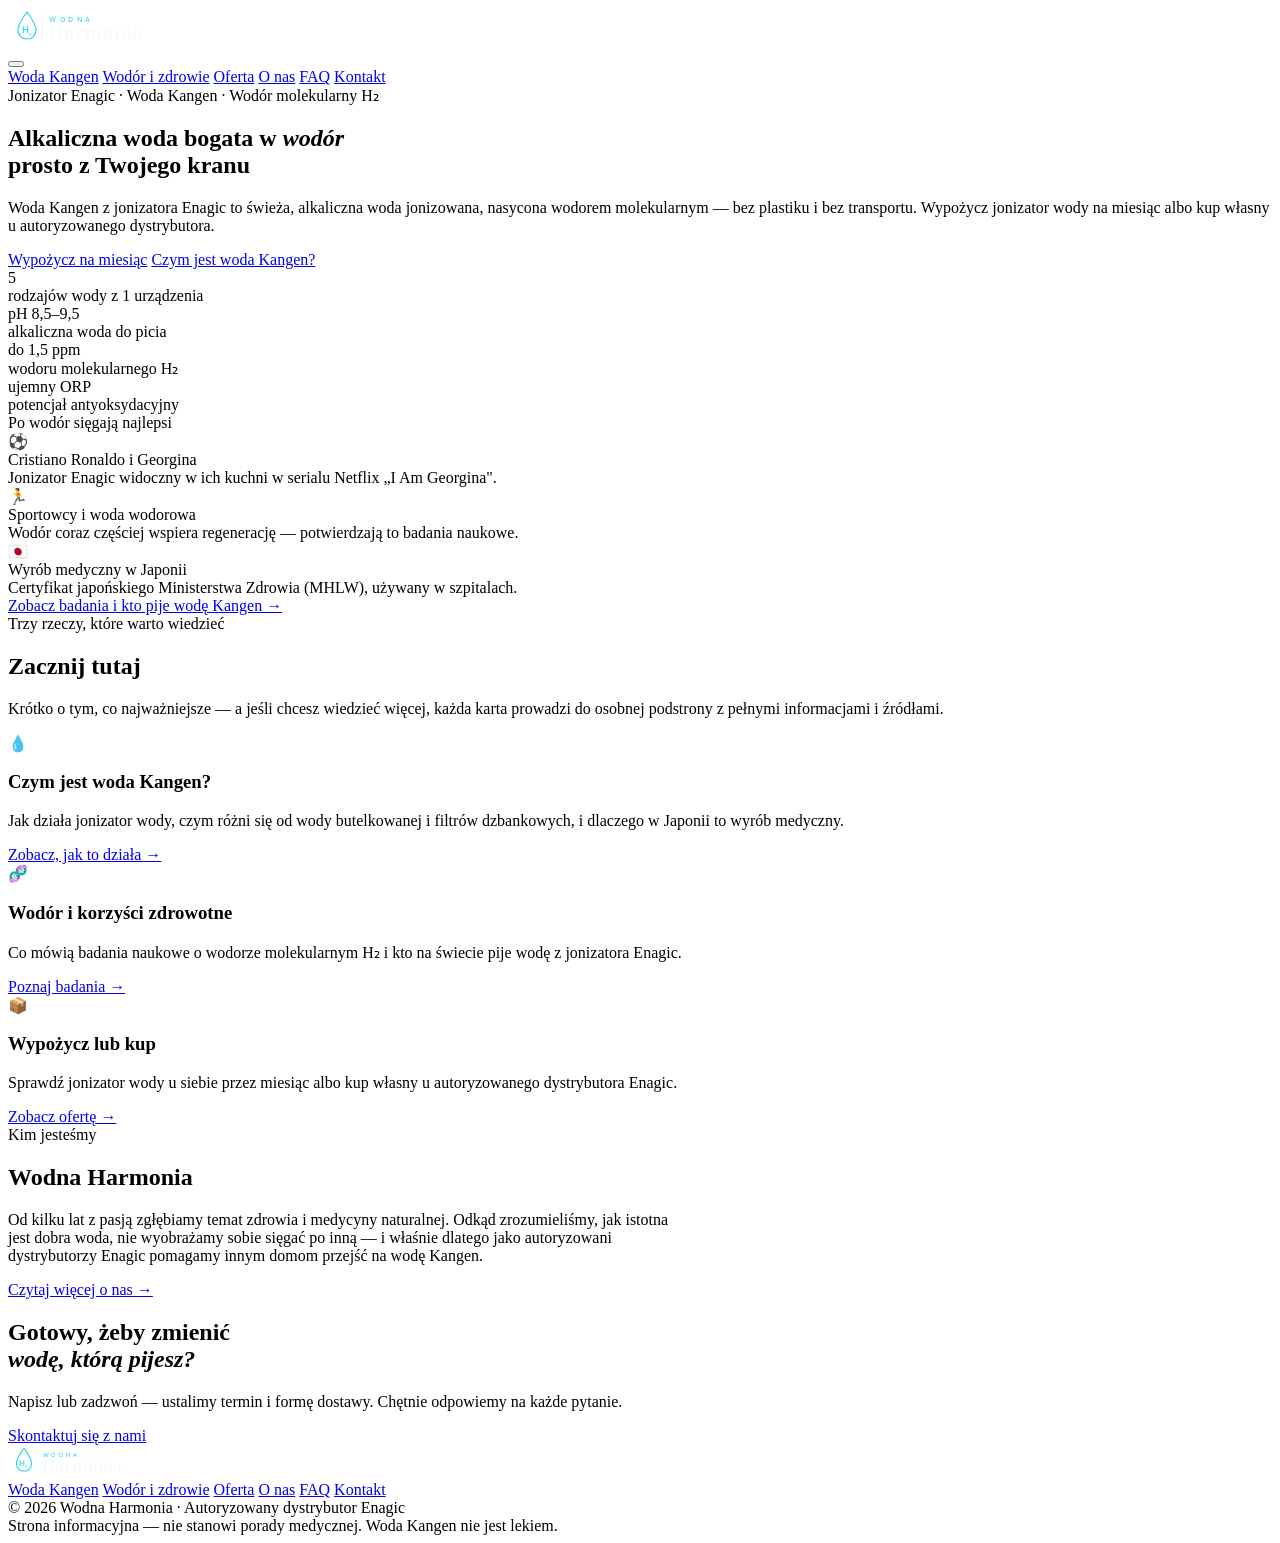
==== index.html @ f861842d "Add files via upload" ====
<!DOCTYPE html>
<html lang="pl">
<head>
<meta charset="UTF-8">
<meta name="viewport" content="width=device-width, initial-scale=1.0">
<title>Woda Kangen i jonizator Enagic — wypożyczenie i sprzedaż | Wodna Harmonia</title>
<meta name="description" content="Woda Kangen z jonizatora Enagic — alkaliczna woda jonizowana bogata w wodór molekularny H₂. Wypożycz jonizator wody na miesiąc lub kup własny u autoryzowanego dystrybutora w Polsce.">
<meta name="keywords" content="woda kangen, jonizator wody, jonizator Enagic, woda wodorowa, wodór molekularny, woda alkaliczna, woda jonizowana, wynajem jonizatora wody, wypożyczalnia jonizatora, kangen k8">
<meta property="og:title" content="Woda Kangen i jonizator Enagic — Wodna Harmonia">
<meta property="og:description" content="Alkaliczna woda jonizowana bogata w wodór molekularny prosto z kranu. Wypożycz na miesiąc lub kup własny jonizator Enagic.">
<meta property="og:type" content="website">
<meta property="og:locale" content="pl_PL">
<link rel="canonical" href="https://wodnaharmonia.pl/">
<link rel="icon" type="image/svg+xml" href="data:image/svg+xml,<svg xmlns='http://www.w3.org/2000/svg' viewBox='0 0 32 32'><rect width='32' height='32' rx='6' fill='%230a1628'/><path d='M16 4 C16 4 8 14 8 19 C8 23.4 11.6 27 16 27 C20.4 27 24 23.4 24 19 C24 14 16 4 16 4Z' fill='none' stroke='%2322d3ee' stroke-width='1.5'/><text x='11' y='21' font-size='9' font-weight='500' fill='%2322d3ee' font-family='Inter,sans-serif'>H</text><text x='18' y='22' font-size='6' fill='%2322d3ee' font-family='Inter,sans-serif'>₂</text></svg>">
<link rel="preconnect" href="https://fonts.googleapis.com">
<link rel="preconnect" href="https://fonts.gstatic.com" crossorigin>
<link href="https://fonts.googleapis.com/css2?family=Playfair+Display:wght@700;900&family=Inter:wght@300;400;500;600&display=swap" rel="stylesheet">
<link rel="stylesheet" href="assets/styles.css">
<script type="application/ld+json">
{
  "@context": "https://schema.org",
  "@type": "Organization",
  "name": "Wodna Harmonia",
  "description": "Autoryzowany dystrybutor Enagic w Polsce. Wypożyczenie i sprzedaż jonizatorów wody Kangen produkujących alkaliczną wodę bogatą w wodór molekularny.",
  "url": "https://wodnaharmonia.pl/",
  "areaServed": "PL",
  "knowsAbout": ["woda Kangen", "jonizator wody Enagic", "woda wodorowa", "wodór molekularny", "woda alkaliczna"]
}
</script>
</head>
<body>

<div class="bg-base"></div>
<div class="bubble-field" id="bubbles" aria-hidden="true"></div>

<nav>
  <div class="nav-logo">
    <a href="index.html" aria-label="Wodna Harmonia — strona główna">
      <svg height="38" viewBox="0 0 160 38" fill="none" xmlns="http://www.w3.org/2000/svg">
        <path d="M19 4 C19 4 10 16 10 22 C10 27.5 14 31 19 31 C24 31 28 27.5 28 22 C28 16 19 4 19 4Z" fill="none" stroke="#22d3ee" stroke-width="1.2"/>
        <text x="13.5" y="24.5" font-size="9.5" font-weight="500" fill="#22d3ee" font-family="Inter,sans-serif">H</text>
        <text x="20.5" y="25.5" font-size="6" font-weight="400" fill="#22d3ee" font-family="Inter,sans-serif">₂</text>
        <line x1="34" y1="4" x2="34" y2="34" stroke="#22d3ee" stroke-width="0.4" stroke-opacity="0.3"/>
        <text x="41" y="14" font-size="7" font-weight="400" fill="#22d3ee" font-family="Inter,sans-serif" letter-spacing="3.5">WODNA</text>
        <text x="40" y="32" font-size="20" font-weight="700" fill="#f8fafc" font-family="Playfair Display,Georgia,serif" letter-spacing="0.3">Harmonia</text>
      </svg>
    </a>
  </div>
  <button class="nav-toggle" id="navToggle" aria-label="Otwórz menu" aria-expanded="false">
    <span></span><span></span><span></span>
  </button>
  <div class="nav-links" id="navLinks">
    <a href="woda-kangen.html">Woda Kangen</a>
    <a href="wodor-i-zdrowie.html">Wodór i zdrowie</a>
    <a href="oferta.html">Oferta</a>
    <a href="o-nas.html">O nas</a>
    <a href="faq.html">FAQ</a>
    <a href="kontakt.html" class="nav-cta">Kontakt</a>
  </div>
</nav>

<section class="hero">
  <div class="hero-content">
    <div class="hero-eyebrow">Jonizator Enagic · Woda Kangen · Wodór molekularny H₂</div>
    <h1>Alkaliczna woda bogata w&nbsp;<em>wodór</em><br>prosto z Twojego kranu</h1>
    <p class="hero-sub">
      Woda Kangen z jonizatora Enagic to świeża, alkaliczna woda jonizowana, nasycona wodorem molekularnym — bez plastiku i bez transportu.
      Wypożycz jonizator wody na miesiąc albo kup własny u autoryzowanego dystrybutora.
    </p>
    <div class="hero-actions">
      <a href="oferta.html" class="btn-primary">Wypożycz na miesiąc</a>
      <a href="woda-kangen.html" class="btn-ghost">Czym jest woda Kangen?</a>
    </div>
    <div class="hero-stats">
      <div class="stat"><span class="stat-num">5</span><div class="stat-label">rodzajów wody z 1 urządzenia</div></div>
      <div class="stat"><span class="stat-num">pH 8,5–9,5</span><div class="stat-label">alkaliczna woda do picia</div></div>
      <div class="stat"><span class="stat-num">do 1,5 ppm</span><div class="stat-label">wodoru molekularnego H₂</div></div>
      <div class="stat"><span class="stat-num">ujemny ORP</span><div class="stat-label">potencjał antyoksydacyjny</div></div>
    </div>
  </div>
</section>

<!-- SOCIAL PROOF — tuż pod hero -->
<section class="proof-strip">
  <div class="proof-inner">
    <div class="section-eyebrow">Po wodór sięgają najlepsi</div>
    <div class="proof-grid">
      <div class="proof-item">
        <div class="proof-emoji">⚽</div>
        <div>
          <div class="t">Cristiano Ronaldo i Georgina</div>
          <div class="d">Jonizator Enagic widoczny w ich kuchni w serialu Netflix „I Am Georgina".</div>
        </div>
      </div>
      <div class="proof-item">
        <div class="proof-emoji">🏃</div>
        <div>
          <div class="t">Sportowcy i woda wodorowa</div>
          <div class="d">Wodór coraz częściej wspiera regenerację — potwierdzają to badania naukowe.</div>
        </div>
      </div>
      <div class="proof-item">
        <div class="proof-emoji">🇯🇵</div>
        <div>
          <div class="t">Wyrób medyczny w Japonii</div>
          <div class="d">Certyfikat japońskiego Ministerstwa Zdrowia (MHLW), używany w szpitalach.</div>
        </div>
      </div>
    </div>
    <a href="wodor-i-zdrowie.html#znani" class="proof-link">Zobacz badania i kto pije wodę Kangen →</a>
  </div>
</section>

<section class="divider-top">
  <div class="container">
    <div class="section-eyebrow">Trzy rzeczy, które warto wiedzieć</div>
    <h2 class="section-title">Zacznij tutaj</h2>
    <p class="section-lead">Krótko o tym, co najważniejsze — a jeśli chcesz wiedzieć więcej, każda karta prowadzi do osobnej podstrony z pełnymi informacjami i źródłami.</p>

    <div class="teaser-grid">
      <div class="teaser-card">
        <div class="teaser-icon">💧</div>
        <h3>Czym jest woda Kangen?</h3>
        <p>Jak działa jonizator wody, czym różni się od wody butelkowanej i filtrów dzbankowych, i dlaczego w Japonii to wyrób medyczny.</p>
        <a href="woda-kangen.html" class="teaser-link">Zobacz, jak to działa →</a>
      </div>
      <div class="teaser-card">
        <div class="teaser-icon">🧬</div>
        <h3>Wodór i korzyści zdrowotne</h3>
        <p>Co mówią badania naukowe o wodorze molekularnym H₂ i kto na świecie pije wodę z jonizatora Enagic.</p>
        <a href="wodor-i-zdrowie.html" class="teaser-link">Poznaj badania →</a>
      </div>
      <div class="teaser-card">
        <div class="teaser-icon">📦</div>
        <h3>Wypożycz lub kup</h3>
        <p>Sprawdź jonizator wody u siebie przez miesiąc albo kup własny u autoryzowanego dystrybutora Enagic.</p>
        <a href="oferta.html" class="teaser-link">Zobacz ofertę →</a>
      </div>
    </div>
  </div>
</section>

<section class="divider-top">
  <div class="container">
    <div class="about-wrap" style="max-width:680px;">
      <div class="section-eyebrow">Kim jesteśmy</div>
      <h2 class="section-title">Wodna Harmonia</h2>
      <p>Od kilku lat z pasją zgłębiamy temat zdrowia i medycyny naturalnej. Odkąd zrozumieliśmy, jak istotna jest dobra woda, nie wyobrażamy sobie sięgać po inną — i właśnie dlatego jako autoryzowani dystrybutorzy Enagic pomagamy innym domom przejść na wodę Kangen.</p>
      <a href="o-nas.html" class="teaser-link">Czytaj więcej o nas →</a>
    </div>
  </div>
</section>

<section id="kontakt" class="cta-final divider-top">
  <div class="container">
    <h2>Gotowy, żeby zmienić<br><em style="color:var(--electric);">wodę, którą pijesz?</em></h2>
    <p>Napisz lub zadzwoń — ustalimy termin i formę dostawy. Chętnie odpowiemy na każde pytanie.</p>
    <a href="kontakt.html" class="btn-primary">Skontaktuj się z nami</a>
  </div>
</section>

<footer>
  <div class="footer-grid">
    <div class="nav-logo">
      <svg height="32" viewBox="0 0 160 38" fill="none" xmlns="http://www.w3.org/2000/svg">
        <path d="M19 4 C19 4 10 16 10 22 C10 27.5 14 31 19 31 C24 31 28 27.5 28 22 C28 16 19 4 19 4Z" fill="none" stroke="#22d3ee" stroke-width="1.2"/>
        <text x="13.5" y="24.5" font-size="9.5" font-weight="500" fill="#22d3ee" font-family="Inter,sans-serif">H</text>
        <text x="20.5" y="25.5" font-size="6" font-weight="400" fill="#22d3ee" font-family="Inter,sans-serif">₂</text>
        <line x1="34" y1="4" x2="34" y2="34" stroke="#22d3ee" stroke-width="0.4" stroke-opacity="0.3"/>
        <text x="41" y="14" font-size="7" font-weight="400" fill="#22d3ee" font-family="Inter,sans-serif" letter-spacing="3.5">WODNA</text>
        <text x="40" y="32" font-size="20" font-weight="700" fill="#f8fafc" font-family="Playfair Display,Georgia,serif" letter-spacing="0.3">Harmonia</text>
      </svg>
    </div>
    <div class="footer-links">
      <a href="woda-kangen.html">Woda Kangen</a>
      <a href="wodor-i-zdrowie.html">Wodór i zdrowie</a>
      <a href="oferta.html">Oferta</a>
      <a href="o-nas.html">O nas</a>
      <a href="faq.html">FAQ</a>
      <a href="kontakt.html">Kontakt</a>
    </div>
  </div>
  <div class="footer-bottom">
    <div>© 2026 Wodna Harmonia · Autoryzowany dystrybutor Enagic</div>
    <div>Strona informacyjna — nie stanowi porady medycznej. Woda Kangen nie jest lekiem.</div>
  </div>
</footer>

<script src="assets/script.js" defer></script>
</body>
</html>
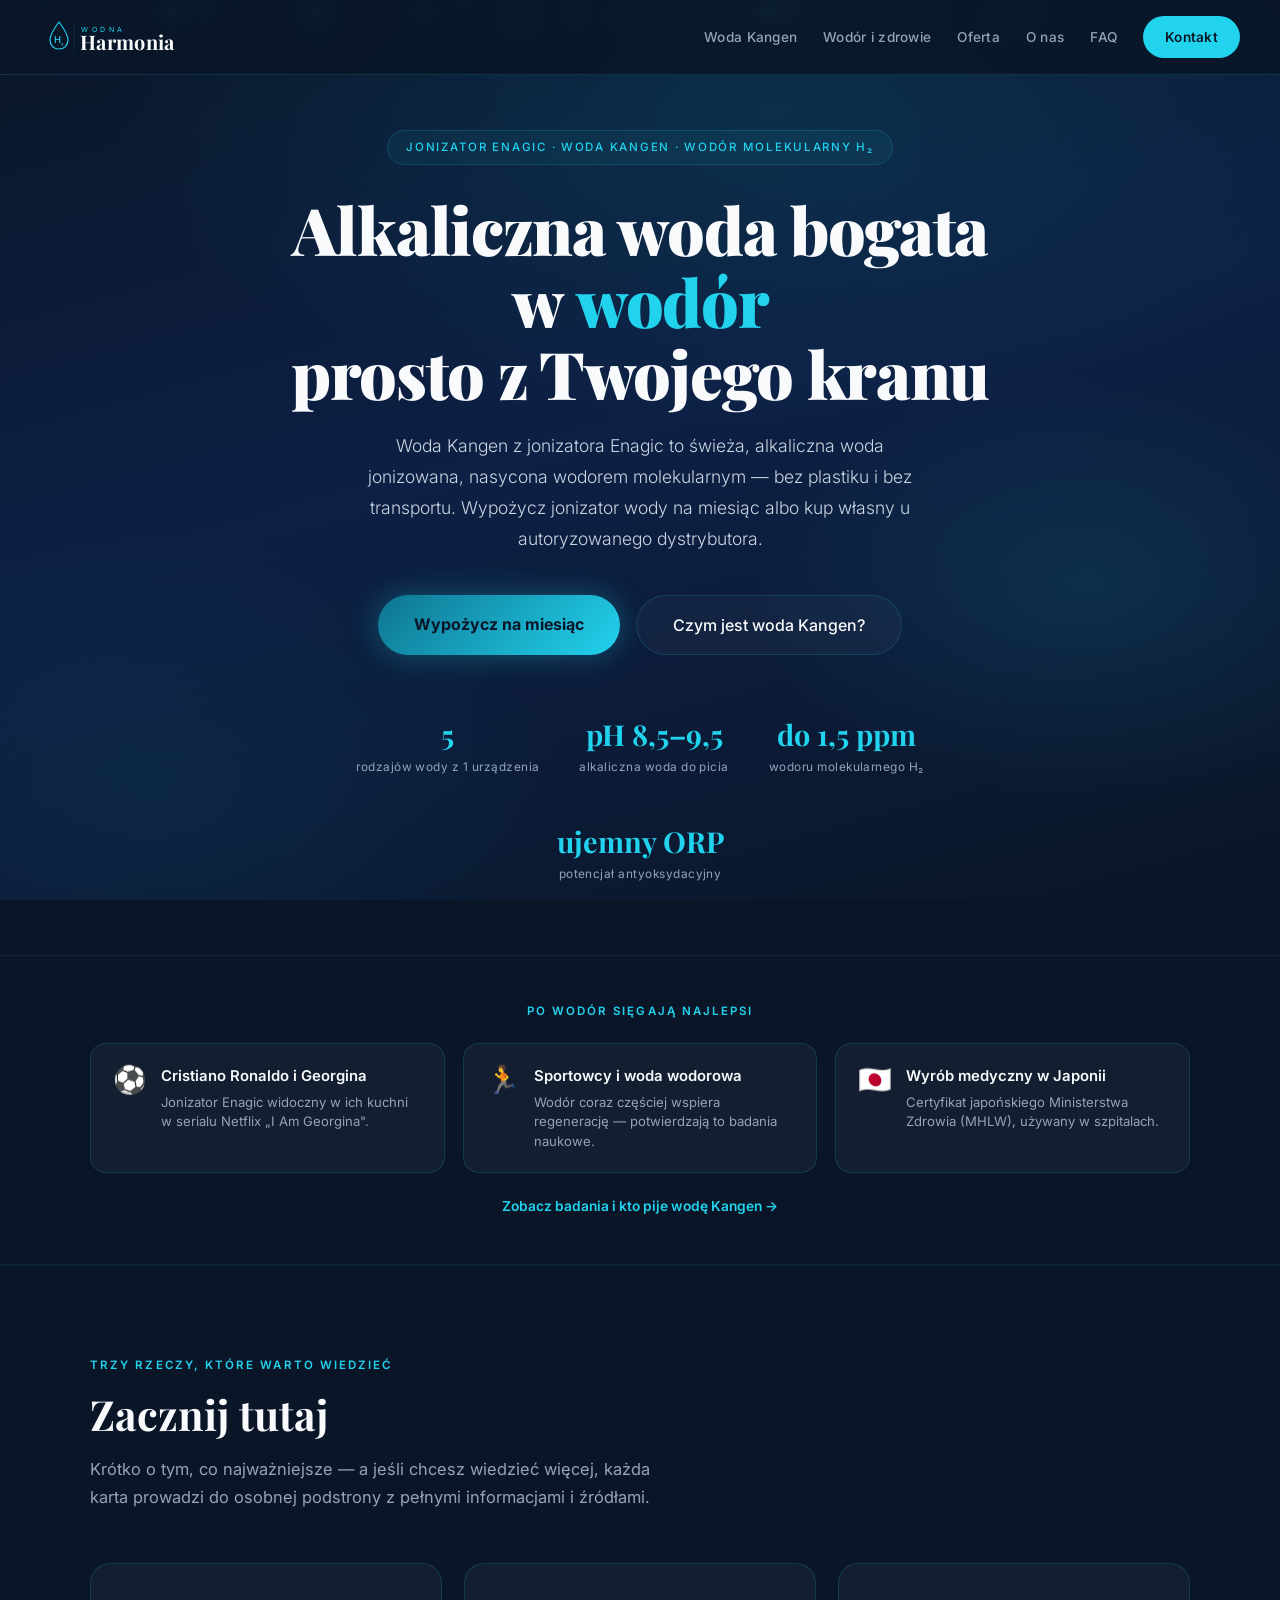
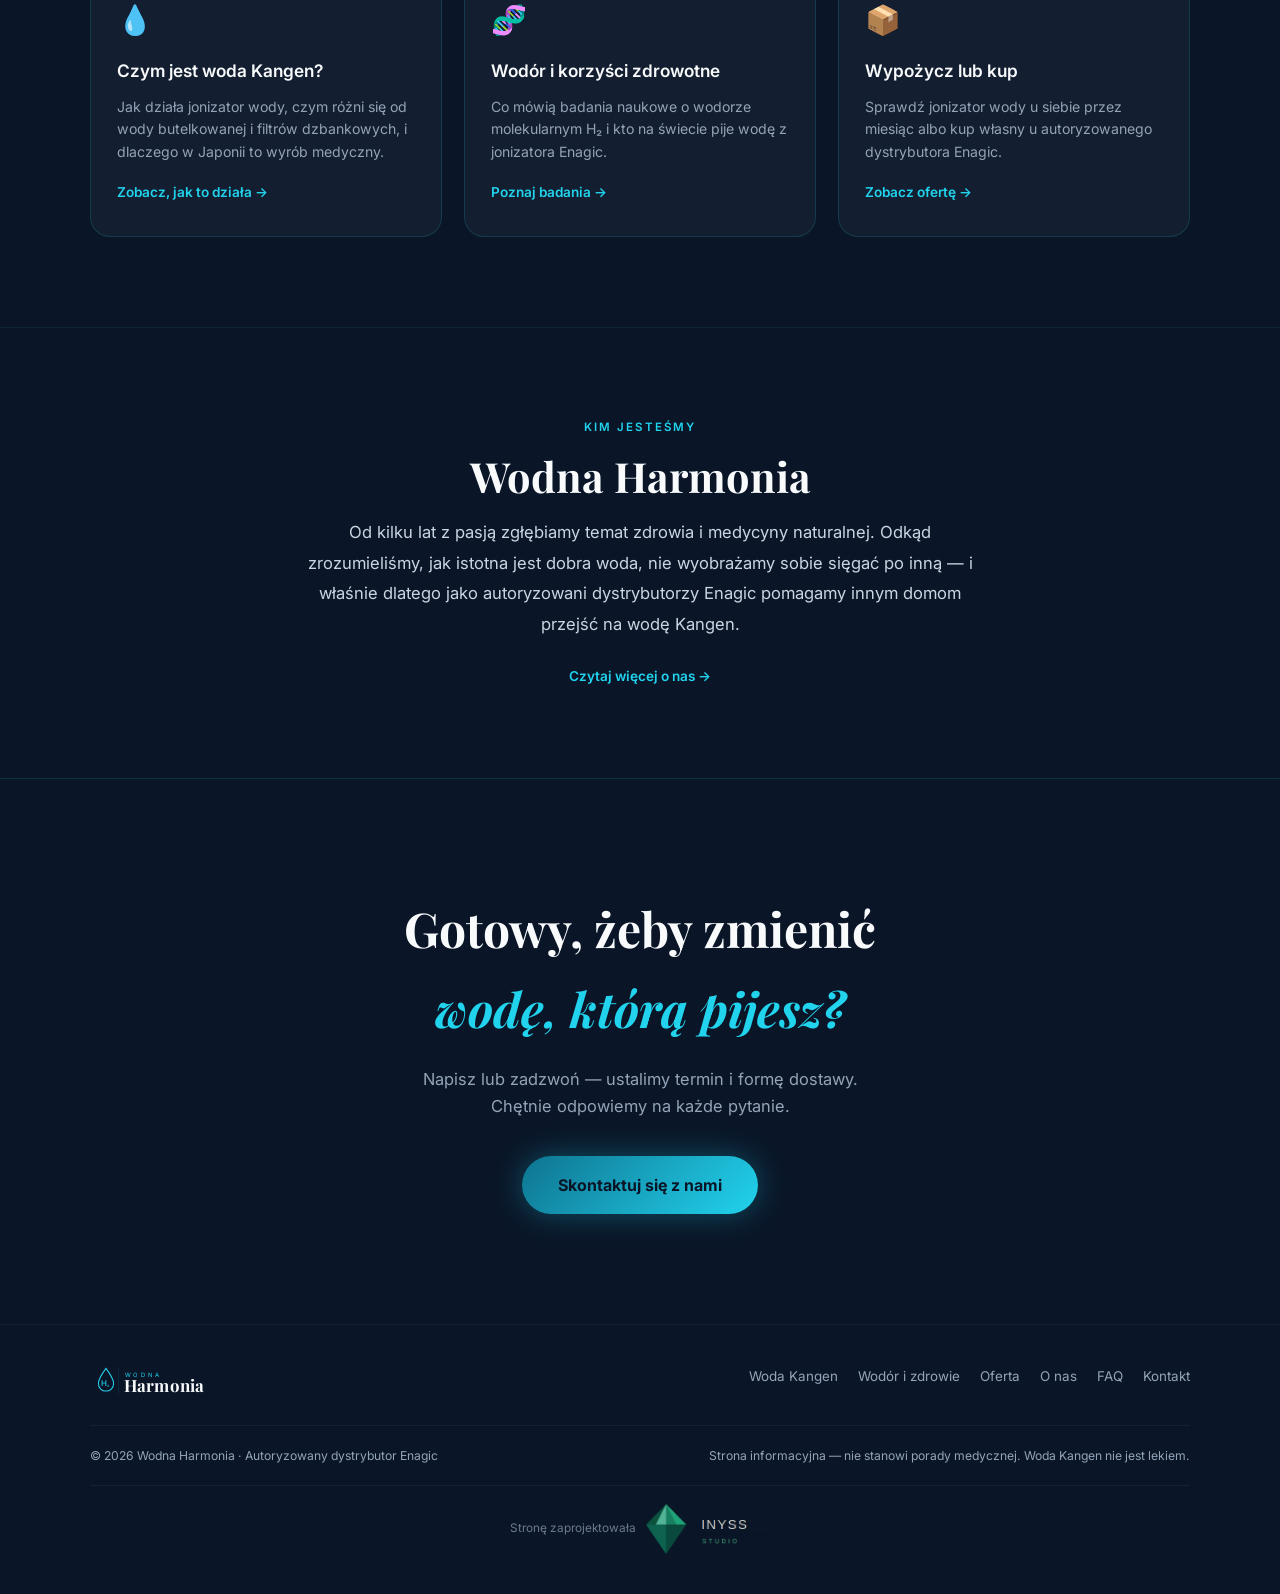
==== commit d2b64394: "Add files via upload" ====
--- a/index.html
+++ b/index.html
@@ -184,6 +184,12 @@
     <div>© 2026 Wodna Harmonia · Autoryzowany dystrybutor Enagic</div>
     <div>Strona informacyjna — nie stanowi porady medycznej. Woda Kangen nie jest lekiem.</div>
   </div>
+  <div class="footer-credit">
+    <span>Stronę zaprojektowała</span>
+    <a href="https://inyss-studio.pl" target="_blank" rel="noopener">
+      <img src="[data-uri]" alt="Inyss Studio">
+    </a>
+  </div>
 </footer>
 
 <script src="assets/script.js" defer></script>
--- a/assets/styles.css
+++ b/assets/styles.css
@@ -0,0 +1,397 @@
+/* ============================================================
+   WODNA HARMONIA — wspólne style dla wszystkich podstron
+   Edytuj ten jeden plik, żeby zmienić wygląd całej witryny.
+   ============================================================ */
+
+:root {
+  --ink: #0a1628;
+  --deep: #0d2045;
+  --mid: #1a3a6b;
+  --teal: #0e7490;
+  --electric: #22d3ee;
+  --glow: #67e8f9;
+  --white: #f8fafc;
+  --muted: #94a3b8;
+  --card: rgba(255,255,255,0.04);
+  --border: rgba(34,211,238,0.15);
+}
+
+*, *::before, *::after { box-sizing: border-box; margin: 0; padding: 0; }
+html { scroll-behavior: smooth; }
+
+body {
+  font-family: 'Inter', sans-serif;
+  background: var(--ink);
+  color: var(--white);
+  overflow-x: hidden;
+  line-height: 1.65;
+}
+
+/* ── TŁO + BĄBELKI H₂ — widoczne na całej stronie, na każdej podstronie ── */
+.bg-base {
+  position: fixed; inset: 0; z-index: -2;
+  background:
+    radial-gradient(ellipse 80% 55% at 60% 12%, rgba(14,116,144,0.22) 0%, transparent 65%),
+    radial-gradient(ellipse 45% 40% at 85% 65%, rgba(34,211,238,0.10) 0%, transparent 60%),
+    radial-gradient(ellipse 50% 45% at 12% 88%, rgba(14,116,144,0.12) 0%, transparent 65%),
+    linear-gradient(165deg, #0a1628 0%, #0d2045 48%, #0a1628 100%);
+}
+.bubble-field { position: fixed; inset: 0; z-index: -1; overflow: hidden; pointer-events: none; }
+.bubble {
+  position: absolute; border-radius: 50%;
+  border: 1px solid rgba(34,211,238,0.28);
+  animation: rise linear infinite;
+}
+.bubble::after {
+  content: ''; position: absolute; inset: 3px; border-radius: 50%;
+  background: radial-gradient(circle at 30% 30%, rgba(103,232,249,0.35), transparent 70%);
+}
+@keyframes rise {
+  0%   { transform: translateY(110vh) scale(1);   opacity: 0; }
+  8%   { opacity: 0.9; }
+  92%  { opacity: 0.5; }
+  100% { transform: translateY(-12vh) scale(0.55); opacity: 0; }
+}
+nav, section, footer, main { position: relative; z-index: 1; }
+section { background: transparent; }
+
+/* ── NAWIGACJA (wspólna na wszystkich podstronach) ── */
+nav {
+  position: fixed; top: 0; width: 100%; z-index: 100;
+  padding: 16px 40px;
+  display: flex; justify-content: space-between; align-items: center;
+  background: rgba(10,22,40,0.88);
+  backdrop-filter: blur(12px);
+  border-bottom: 1px solid var(--border);
+}
+.nav-logo { display: flex; align-items: center; }
+.nav-logo a { display: flex; }
+.nav-logo svg { display: block; }
+.nav-toggle {
+  display: none; flex-direction: column; justify-content: center; gap: 5px;
+  width: 34px; height: 34px; background: none; border: none; cursor: pointer; padding: 0;
+}
+.nav-toggle span { display: block; width: 100%; height: 2px; background: var(--white); border-radius: 2px; }
+.nav-links { display: flex; gap: 26px; align-items: center; }
+.nav-links a {
+  color: var(--muted); text-decoration: none;
+  font-size: 0.85rem; font-weight: 500; letter-spacing: 0.02em;
+  transition: color 0.2s;
+}
+.nav-links a:hover { color: var(--electric); }
+.nav-links a.active { color: var(--electric); }
+.nav-cta {
+  background: var(--electric) !important; color: var(--ink) !important;
+  padding: 10px 22px; border-radius: 50px;
+  font-weight: 600 !important; letter-spacing: 0.02em;
+  transition: all 0.2s;
+}
+.nav-cta:hover { background: var(--glow) !important; transform: translateY(-1px); }
+
+@media (max-width: 880px) {
+  .nav-toggle { display: flex; }
+  .nav-links {
+    position: fixed; top: 66px; left: 0; right: 0;
+    background: rgba(10,22,40,0.97); backdrop-filter: blur(12px);
+    flex-direction: column; align-items: stretch; gap: 0;
+    border-bottom: 1px solid var(--border);
+    max-height: 0; overflow: hidden; transition: max-height 0.3s ease;
+  }
+  .nav-links.open { max-height: 420px; }
+  .nav-links a:not(.nav-cta) { padding: 16px 24px; border-bottom: 1px solid rgba(255,255,255,0.06); }
+  .nav-links a.nav-cta { margin: 14px 24px; text-align: center; border-radius: 50px; }
+}
+
+/* ── HERO (tylko strona główna) ── */
+.hero {
+  min-height: 92vh;
+  display: flex; align-items: center; justify-content: center;
+  position: relative; overflow: hidden;
+  padding: 130px 40px 70px; text-align: center;
+}
+.hero-content { max-width: 760px; }
+.hero-eyebrow {
+  display: inline-block;
+  font-size: 0.72rem; font-weight: 500;
+  letter-spacing: 0.15em; text-transform: uppercase;
+  color: var(--electric);
+  border: 1px solid var(--border);
+  padding: 7px 18px; border-radius: 50px;
+  margin-bottom: 28px;
+  background: rgba(34,211,238,0.06);
+}
+.hero h1 {
+  font-family: 'Playfair Display', serif;
+  font-size: clamp(2.3rem, 6vw, 4.1rem);
+  font-weight: 900; line-height: 1.1;
+  margin-bottom: 22px; letter-spacing: -0.02em;
+}
+.hero h1 em { font-style: normal; color: var(--electric); }
+.hero-sub {
+  font-size: 1.1rem; font-weight: 300; color: #cbd5e1;
+  max-width: 560px; margin: 0 auto 40px; line-height: 1.75;
+}
+.hero-actions { display: flex; gap: 16px; justify-content: center; flex-wrap: wrap; }
+.btn-primary {
+  background: linear-gradient(135deg, var(--teal), var(--electric));
+  color: var(--ink); font-weight: 700;
+  padding: 16px 36px; border-radius: 50px;
+  text-decoration: none; font-size: 1rem;
+  display: inline-block; border: none; cursor: pointer;
+  transition: all 0.25s; box-shadow: 0 0 30px rgba(34,211,238,0.3);
+}
+.btn-primary:hover { transform: translateY(-2px); box-shadow: 0 0 50px rgba(34,211,238,0.5); }
+.btn-ghost {
+  border: 1px solid var(--border); color: var(--white); font-weight: 500;
+  padding: 16px 36px; border-radius: 50px;
+  text-decoration: none; font-size: 1rem; display: inline-block;
+  transition: all 0.2s; background: rgba(255,255,255,0.03);
+}
+.btn-ghost:hover { background: rgba(255,255,255,0.07); border-color: var(--electric); }
+.hero-stats { margin-top: 56px; display: flex; gap: 40px; justify-content: center; flex-wrap: wrap; }
+.stat { text-align: center; }
+.stat-num { font-family: 'Playfair Display', serif; font-size: 1.8rem; font-weight: 700; color: var(--electric); display: block; }
+.stat-label { font-size: 0.74rem; color: var(--muted); letter-spacing: 0.04em; }
+
+/* ── NAGŁÓWEK PODSTRONY (zamiast pełnego hero) ── */
+.page-head { padding: 150px 40px 50px; text-align: center; }
+.page-head .container { max-width: 760px; margin: 0 auto; }
+.page-head .section-lead { margin: 0 auto; }
+
+/* ── WSPÓLNE: SEKCJA / KONTENER / NAGŁÓWKI ── */
+section { padding: 90px 40px; }
+.container { max-width: 1100px; margin: 0 auto; }
+.section-eyebrow {
+  font-size: 0.72rem; font-weight: 600;
+  letter-spacing: 0.18em; text-transform: uppercase;
+  color: var(--electric); margin-bottom: 14px;
+}
+.section-title {
+  font-family: 'Playfair Display', serif;
+  font-size: clamp(1.7rem, 4vw, 2.6rem);
+  font-weight: 700; line-height: 1.2; margin-bottom: 16px;
+}
+.section-lead { color: var(--muted); font-size: 1.03rem; max-width: 600px; line-height: 1.7; }
+.divider-top { border-top: 1px solid rgba(34,211,238,0.08); }
+
+/* ── TEASER KARTY (strona główna) ── */
+.teaser-grid { display: grid; grid-template-columns: repeat(3, 1fr); gap: 22px; margin-top: 52px; }
+.teaser-card {
+  background: var(--card); border: 1px solid var(--border);
+  border-radius: 20px; padding: 32px 26px;
+  display: flex; flex-direction: column; transition: all 0.25s;
+}
+.teaser-card:hover { transform: translateY(-4px); border-color: rgba(34,211,238,0.4); background: rgba(34,211,238,0.05); }
+.teaser-icon { font-size: 1.8rem; margin-bottom: 14px; }
+.teaser-card h3 { font-size: 1.08rem; font-weight: 600; margin-bottom: 10px; }
+.teaser-card p { font-size: 0.88rem; color: var(--muted); line-height: 1.6; flex-grow: 1; margin-bottom: 18px; }
+.teaser-link { color: var(--electric); font-weight: 600; font-size: 0.85rem; text-decoration: none; }
+.teaser-link:hover { text-decoration: underline; }
+
+/* ── PROBLEM: CO PIJESZ ── */
+.danger-grid { display: grid; grid-template-columns: 1fr 1fr; gap: 32px; margin-top: 52px; align-items: start; }
+.danger-card {
+  background: rgba(239,68,68,0.05); border: 1px solid rgba(239,68,68,0.2);
+  border-radius: 20px; padding: 30px 26px;
+}
+.danger-card h3 {
+  font-family: 'Playfair Display', serif; font-size: 1.2rem; font-weight: 700;
+  color: #f87171; margin-bottom: 18px;
+}
+.danger-item { display: flex; gap: 12px; margin-bottom: 15px; font-size: 0.9rem; line-height: 1.55; color: #cbd5e1; }
+.danger-item:last-child { margin-bottom: 0; }
+.danger-dot { color: #f87171; font-size: 1.1rem; flex-shrink: 0; line-height: 1.3; }
+.stat-highlight {
+  background: rgba(239,68,68,0.08); border: 1px solid rgba(239,68,68,0.25);
+  border-radius: 12px; padding: 20px; margin-top: 24px; text-align: center;
+}
+.stat-highlight .big { font-family: 'Playfair Display', serif; font-size: 2.5rem; font-weight: 900; color: #f87171; }
+.stat-highlight .label { font-size: 0.8rem; color: var(--muted); margin-top: 4px; line-height: 1.5; }
+.safe-card { background: rgba(34,211,238,0.06); border: 1px solid var(--border); border-radius: 20px; padding: 32px 28px; }
+.safe-card h3 { font-family: 'Playfair Display', serif; font-size: 1.2rem; font-weight: 700; color: var(--electric); margin-bottom: 20px; }
+.safe-item { display: flex; gap: 12px; margin-bottom: 15px; font-size: 0.9rem; line-height: 1.55; color: #cbd5e1; }
+.safe-dot { color: var(--electric); flex-shrink: 0; }
+.source-note { margin-top: 22px; padding: 14px 16px; background: rgba(255,255,255,0.03); border-radius: 10px; font-size: 0.76rem; color: rgba(148,163,184,0.75); line-height: 1.55; }
+
+/* ── JAK DZIAŁA JONIZATOR ── */
+.core-grid { display: grid; grid-template-columns: repeat(3, 1fr); gap: 22px; margin-top: 52px; }
+.core-card { background: var(--card); border: 1px solid var(--border); border-radius: 20px; padding: 32px 26px; transition: all 0.25s; }
+.core-card:hover { transform: translateY(-4px); border-color: rgba(34,211,238,0.4); background: rgba(34,211,238,0.05); }
+.core-step { font-family: 'Playfair Display', serif; font-size: 0.8rem; font-weight: 700; color: var(--electric); letter-spacing: 0.1em; opacity: 0.7; margin-bottom: 14px; }
+.core-icon { font-size: 2rem; margin-bottom: 14px; }
+.core-card h3 { font-size: 1.12rem; font-weight: 600; margin-bottom: 10px; }
+.core-card p { font-size: 0.9rem; color: var(--muted); line-height: 1.6; }
+.core-card .accent { color: var(--electric); font-weight: 600; }
+
+/* ── WODÓR / ZDROWIE ── */
+.h2-grid { display: grid; grid-template-columns: repeat(auto-fit, minmax(250px, 1fr)); gap: 20px; margin-top: 52px; }
+.h2-card { background: var(--card); border: 1px solid var(--border); border-radius: 20px; padding: 28px 24px; }
+.h2-card .ic { font-size: 1.6rem; margin-bottom: 12px; }
+.h2-card h3 { font-size: 1.02rem; font-weight: 600; margin-bottom: 8px; }
+.h2-card p { font-size: 0.88rem; color: var(--muted); line-height: 1.6; }
+.h2-card .ref { display: block; margin-top: 12px; font-size: 0.72rem; color: rgba(148,163,184,0.7); font-style: italic; }
+.h2-quote { margin-top: 36px; padding: 32px 36px; background: rgba(34,211,238,0.05); border: 1px solid var(--border); border-left: 3px solid var(--electric); border-radius: 0 16px 16px 0; }
+.h2-quote p { font-family: 'Playfair Display', serif; font-size: 1.15rem; line-height: 1.55; color: var(--white); }
+.h2-quote .src { display: block; margin-top: 14px; font-size: 0.82rem; color: var(--muted); font-style: normal; font-family: 'Inter', sans-serif; }
+.disclaimer-box { margin-top: 28px; padding: 18px 22px; background: rgba(255,255,255,0.03); border: 1px solid rgba(255,255,255,0.08); border-radius: 14px; font-size: 0.83rem; color: var(--muted); line-height: 1.65; }
+
+/* ── JAPONIA / WYRÓB MEDYCZNY ── */
+.jp-grid { display: grid; grid-template-columns: 1fr 1fr; gap: 56px; align-items: center; margin-top: 52px; }
+.jp-visual { background: linear-gradient(135deg, rgba(14,116,144,0.18), rgba(10,22,40,0.6)); border: 1px solid var(--border); border-radius: 24px; padding: 44px 36px; text-align: center; position: relative; overflow: hidden; }
+.jp-flag { font-size: 2.5rem; margin-bottom: 8px; }
+.jp-visual .big { font-family: 'Playfair Display', serif; font-size: 1.45rem; font-weight: 700; color: var(--electric); margin-bottom: 6px; line-height: 1.3; }
+.jp-visual .small { color: var(--muted); font-size: 0.88rem; margin-bottom: 28px; }
+.jp-certs { display: grid; grid-template-columns: 1fr 1fr; gap: 12px; }
+.jp-cert { background: rgba(255,255,255,0.04); border: 1px solid var(--border); border-radius: 12px; padding: 14px 12px; }
+.jp-cert .v { font-family: 'Playfair Display', serif; font-size: 1.08rem; font-weight: 700; color: var(--electric); }
+.jp-cert .k { font-size: 0.7rem; color: var(--muted); margin-top: 3px; }
+.jp-points { list-style: none; }
+.jp-points li { padding: 16px 0; border-bottom: 1px solid rgba(255,255,255,0.06); display: flex; gap: 14px; align-items: flex-start; }
+.jp-points li:last-child { border-bottom: none; }
+.jp-bullet { width: 30px; height: 30px; flex-shrink: 0; border-radius: 50%; background: rgba(34,211,238,0.1); border: 1px solid var(--border); display: flex; align-items: center; justify-content: center; font-size: 0.85rem; }
+.jp-points .t { font-weight: 600; margin-bottom: 3px; font-size: 0.95rem; }
+.jp-points .d { font-size: 0.86rem; color: var(--muted); line-height: 1.55; }
+
+/* ── 5 RODZAJÓW WODY ── */
+.waters-grid { display: grid; grid-template-columns: repeat(auto-fit, minmax(190px, 1fr)); gap: 16px; margin-top: 52px; }
+.water-card { background: var(--card); border: 1px solid var(--border); border-radius: 20px; padding: 26px 22px; transition: all 0.25s; }
+.water-card:hover { transform: translateY(-4px); border-color: rgba(34,211,238,0.4); background: rgba(34,211,238,0.05); }
+.water-tag { display: inline-block; font-size: 0.64rem; font-weight: 600; letter-spacing: 0.1em; text-transform: uppercase; padding: 3px 10px; border-radius: 50px; margin-bottom: 14px; }
+.water-ph { font-family: 'Playfair Display', serif; font-size: 1.65rem; font-weight: 700; margin-bottom: 6px; }
+.water-name { font-weight: 600; font-size: 0.95rem; margin-bottom: 8px; }
+.water-use { font-size: 0.82rem; color: var(--muted); line-height: 1.5; }
+
+/* ── DODATKOWE ZASTOSOWANIA + PDF ── */
+.bonus-wrap { margin-top: 44px; display: grid; grid-template-columns: 1.2fr 1fr; gap: 24px; align-items: stretch; }
+.bonus-card { background: var(--card); border: 1px solid var(--border); border-radius: 20px; padding: 32px 30px; }
+.bonus-card h3 { font-size: 1.08rem; font-weight: 600; margin-bottom: 16px; }
+.bonus-list { display: grid; grid-template-columns: 1fr 1fr; gap: 10px 20px; }
+.bonus-list div { font-size: 0.88rem; color: var(--muted); padding: 6px 0; display: flex; gap: 8px; }
+.bonus-list div::before { content: "✦"; color: var(--electric); flex-shrink: 0; }
+.pdf-card { background: linear-gradient(135deg, rgba(14,116,144,0.22), rgba(10,22,40,0.5)); border: 1px solid var(--border); border-radius: 20px; padding: 32px 30px; text-align: center; display: flex; flex-direction: column; justify-content: center; }
+.pdf-card .ic { font-size: 2.3rem; margin-bottom: 14px; }
+.pdf-card h3 { font-family: 'Playfair Display', serif; font-size: 1.25rem; font-weight: 700; margin-bottom: 10px; }
+.pdf-card p { font-size: 0.9rem; color: var(--muted); margin-bottom: 22px; line-height: 1.6; }
+
+/* ── ZNANI / SOCIAL PROOF ── */
+.celebs-grid { display: grid; grid-template-columns: repeat(auto-fit, minmax(280px, 1fr)); gap: 20px; margin-top: 52px; }
+.celeb-card { background: var(--card); border: 1px solid var(--border); border-radius: 20px; padding: 28px 24px; display: flex; gap: 18px; align-items: flex-start; transition: all 0.2s; }
+.celeb-card:hover { border-color: rgba(34,211,238,0.35); background: rgba(34,211,238,0.04); }
+.celeb-emoji { font-size: 2.1rem; flex-shrink: 0; }
+.celeb-name { font-weight: 700; font-size: 1rem; margin-bottom: 4px; }
+.celeb-role { font-size: 0.74rem; color: var(--electric); font-weight: 500; letter-spacing: 0.04em; margin-bottom: 10px; }
+.celeb-quote { font-size: 0.87rem; color: var(--muted); line-height: 1.55; }
+
+/* ── KIM JESTEŚMY ── */
+.about-wrap { max-width: 740px; margin: 0 auto; text-align: center; }
+.about-wrap p { color: #cbd5e1; font-size: 1.04rem; line-height: 1.85; margin-bottom: 22px; }
+.about-badges { display: flex; gap: 18px; justify-content: center; flex-wrap: wrap; margin-top: 32px; }
+.about-badge { background: var(--card); border: 1px solid var(--border); border-radius: 14px; padding: 18px 26px; text-align: center; min-width: 170px; }
+.about-badge .v { font-family: 'Playfair Display', serif; font-size: 1.35rem; font-weight: 700; color: var(--electric); }
+.about-badge .k { font-size: 0.76rem; color: var(--muted); margin-top: 4px; }
+
+/* ── OFERTA ── */
+.offer-grid { display: grid; grid-template-columns: 1fr 1fr; gap: 24px; margin-top: 52px; align-items: stretch; }
+.offer-card { background: linear-gradient(135deg, rgba(14,116,144,0.16), rgba(10,22,40,0.55)); border: 1px solid var(--border); border-radius: 24px; padding: 40px 34px; position: relative; overflow: hidden; display: flex; flex-direction: column; }
+.offer-card.featured { border-color: rgba(34,211,238,0.4); box-shadow: 0 0 40px rgba(34,211,238,0.08); }
+.offer-badge { display: inline-block; align-self: flex-start; background: rgba(34,211,238,0.12); border: 1px solid var(--border); color: var(--electric); font-size: 0.7rem; font-weight: 600; letter-spacing: 0.1em; text-transform: uppercase; padding: 6px 14px; border-radius: 50px; margin-bottom: 22px; }
+.offer-price { font-family: 'Playfair Display', serif; font-size: 2.9rem; font-weight: 900; color: var(--electric); line-height: 1; margin-bottom: 6px; }
+.offer-price span { font-size: 1.15rem; font-weight: 400; color: var(--muted); }
+.offer-sub { color: var(--muted); font-size: 0.9rem; margin-bottom: 26px; }
+.offer-card h3 { font-family: 'Playfair Display', serif; font-size: 1.45rem; font-weight: 700; margin-bottom: 10px; }
+.offer-card .lead { color: var(--muted); font-size: 0.95rem; margin-bottom: 24px; line-height: 1.6; }
+.offer-includes { list-style: none; margin-bottom: 26px; flex-grow: 1; }
+.offer-includes li { padding: 10px 0; border-bottom: 1px solid rgba(255,255,255,0.06); display: flex; gap: 12px; align-items: flex-start; font-size: 0.9rem; color: #cbd5e1; }
+.offer-includes li:last-child { border-bottom: none; }
+.offer-includes .check { color: var(--electric); flex-shrink: 0; }
+.offer-note { font-size: 0.8rem; color: var(--muted); margin-top: 18px; line-height: 1.6; }
+
+/* ── KROKI ── */
+.steps-grid { display: grid; grid-template-columns: repeat(3, 1fr); gap: 22px; margin-top: 44px; }
+.step-card { background: var(--card); border: 1px solid var(--border); border-radius: 20px; padding: 32px 26px; text-align: center; }
+.step-num { width: 50px; height: 50px; border-radius: 50%; background: rgba(34,211,238,0.1); border: 1px solid var(--border); display: flex; align-items: center; justify-content: center; margin: 0 auto 20px; font-family: 'Playfair Display', serif; font-size: 1.3rem; font-weight: 700; color: var(--electric); }
+.step-card h4 { font-weight: 700; font-size: 1.02rem; margin-bottom: 10px; }
+.step-card p { font-size: 0.87rem; color: var(--muted); line-height: 1.6; }
+
+/* ── FAQ ── */
+.faq-list { max-width: 760px; margin: 52px auto 0; }
+.faq-item { border-bottom: 1px solid rgba(255,255,255,0.06); }
+.faq-q { width: 100%; text-align: left; background: none; border: none; cursor: pointer; padding: 24px 0; font-family: 'Inter', sans-serif; font-size: 1rem; font-weight: 600; color: var(--white); display: flex; justify-content: space-between; align-items: center; gap: 16px; }
+.faq-q:hover { color: var(--electric); }
+.faq-arrow { font-size: 1.1rem; transition: transform 0.25s; flex-shrink: 0; }
+.faq-item.open .faq-arrow { transform: rotate(180deg); }
+.faq-a { max-height: 0; overflow: hidden; transition: max-height 0.35s ease; color: var(--muted); font-size: 0.92rem; line-height: 1.7; padding-bottom: 0; }
+.faq-item.open .faq-a { max-height: 360px; padding-bottom: 24px; }
+
+/* ── KONTAKT / CTA ── */
+.contact-grid { display: grid; grid-template-columns: 1fr 1fr; gap: 24px; margin-top: 48px; }
+.contact-card { background: var(--card); border: 1px solid var(--border); border-radius: 20px; padding: 30px 28px; }
+.contact-card .ic { font-size: 1.7rem; margin-bottom: 12px; }
+.contact-card h3 { font-size: 1.05rem; font-weight: 600; margin-bottom: 8px; }
+.contact-card p { font-size: 0.88rem; color: var(--muted); line-height: 1.6; margin-bottom: 14px; }
+.contact-card a.value { color: var(--electric); font-weight: 600; text-decoration: none; font-size: 0.95rem; }
+.contact-card a.value:hover { text-decoration: underline; }
+
+.cta-final { text-align: center; border-top: 1px solid var(--border); padding: 110px 40px; }
+.cta-final h2 { font-family: 'Playfair Display', serif; font-size: clamp(1.9rem, 5vw, 3rem); font-weight: 700; margin-bottom: 18px; }
+.cta-final p { color: var(--muted); font-size: 1.03rem; max-width: 500px; margin: 0 auto 36px; }
+.cta-contact { display: flex; gap: 12px; justify-content: center; flex-wrap: wrap; margin-top: 32px; }
+.contact-chip { background: var(--card); border: 1px solid var(--border); padding: 12px 22px; border-radius: 50px; font-size: 0.88rem; color: var(--muted); display: flex; align-items: center; gap: 8px; }
+.contact-chip a { color: var(--electric); text-decoration: none; }
+.contact-chip a:hover { text-decoration: underline; }
+
+/* ── STOPKA (wspólna, z linkami do podstron — ważne dla nawigacji mobilnej) ── */
+footer { padding: 40px; border-top: 1px solid rgba(255,255,255,0.05); }
+.footer-grid { max-width: 1100px; margin: 0 auto; display: flex; justify-content: space-between; flex-wrap: wrap; gap: 24px; }
+.footer-links { display: flex; gap: 20px; flex-wrap: wrap; }
+.footer-links a { color: var(--muted); text-decoration: none; font-size: 0.84rem; }
+.footer-links a:hover { color: var(--electric); }
+.footer-bottom { max-width: 1100px; margin: 28px auto 0; padding-top: 20px; border-top: 1px solid rgba(255,255,255,0.05); display: flex; justify-content: space-between; flex-wrap: wrap; gap: 10px; font-size: 0.76rem; color: var(--muted); }
+
+/* ── KREDYT „STRONĘ ZAPROJEKTOWAŁA" (logo Inyss Studio w stopce) ── */
+.footer-credit {
+  max-width: 1100px; margin: 18px auto 0; padding-top: 18px;
+  border-top: 1px solid rgba(255,255,255,0.05);
+  display: flex; align-items: center; justify-content: center; gap: 10px;
+  flex-wrap: wrap;
+}
+.footer-credit span { font-size: 0.74rem; color: rgba(148,163,184,0.7); }
+.footer-credit a { display: inline-flex; align-items: center; opacity: 0.88; transition: opacity 0.2s; }
+.footer-credit a:hover { opacity: 1; }
+.footer-credit img { height: 50px; width: auto; display: block; }
+
+/* ── PASEK SOCIAL PROOF (pod hero) ── */
+.proof-strip { border-top: 1px solid rgba(34,211,238,0.08); border-bottom: 1px solid rgba(34,211,238,0.08); padding: 46px 40px; }
+.proof-inner { max-width: 1100px; margin: 0 auto; text-align: center; }
+.proof-grid { display: grid; grid-template-columns: repeat(3, 1fr); gap: 18px; margin-top: 22px; text-align: left; }
+.proof-item { display: flex; gap: 14px; align-items: flex-start; background: var(--card); border: 1px solid var(--border); border-radius: 16px; padding: 20px 22px; }
+.proof-emoji { font-size: 1.7rem; flex-shrink: 0; line-height: 1.2; }
+.proof-item .t { font-weight: 600; font-size: 0.93rem; margin-bottom: 4px; }
+.proof-item .d { font-size: 0.82rem; color: var(--muted); line-height: 1.5; }
+.proof-link { display: inline-block; margin-top: 22px; color: var(--electric); font-weight: 600; font-size: 0.86rem; text-decoration: none; }
+.proof-link:hover { text-decoration: underline; }
+
+/* ── LISTA BADAŃ NAUKOWYCH ── */
+.studies-list { margin-top: 40px; display: grid; gap: 14px; }
+.study { background: var(--card); border: 1px solid var(--border); border-left: 3px solid var(--electric); border-radius: 0 14px 14px 0; padding: 18px 22px; }
+.study .find { font-weight: 600; font-size: 0.95rem; margin-bottom: 6px; color: var(--white); }
+.study .cite { font-size: 0.78rem; color: rgba(148,163,184,0.8); font-style: italic; line-height: 1.5; }
+
+/* ── RESPONSYWNOŚĆ ── */
+@media (max-width: 880px) {
+  .teaser-grid, .core-grid, .steps-grid { grid-template-columns: 1fr; }
+}
+@media (max-width: 768px) {
+  nav { padding: 14px 20px; }
+  section { padding: 64px 20px; }
+  .hero { padding: 110px 20px 60px; }
+  .page-head { padding: 130px 20px 40px; }
+  .danger-grid, .jp-grid, .bonus-wrap, .offer-grid, .contact-grid, .proof-grid { grid-template-columns: 1fr; }
+  .bonus-list { grid-template-columns: 1fr; }
+  .hero-stats { gap: 24px; }
+  .footer-grid, .footer-bottom { flex-direction: column; text-align: center; }
+}
+@media (prefers-reduced-motion: reduce) {
+  html { scroll-behavior: auto; }
+  .bubble { animation: none; opacity: 0; }
+}
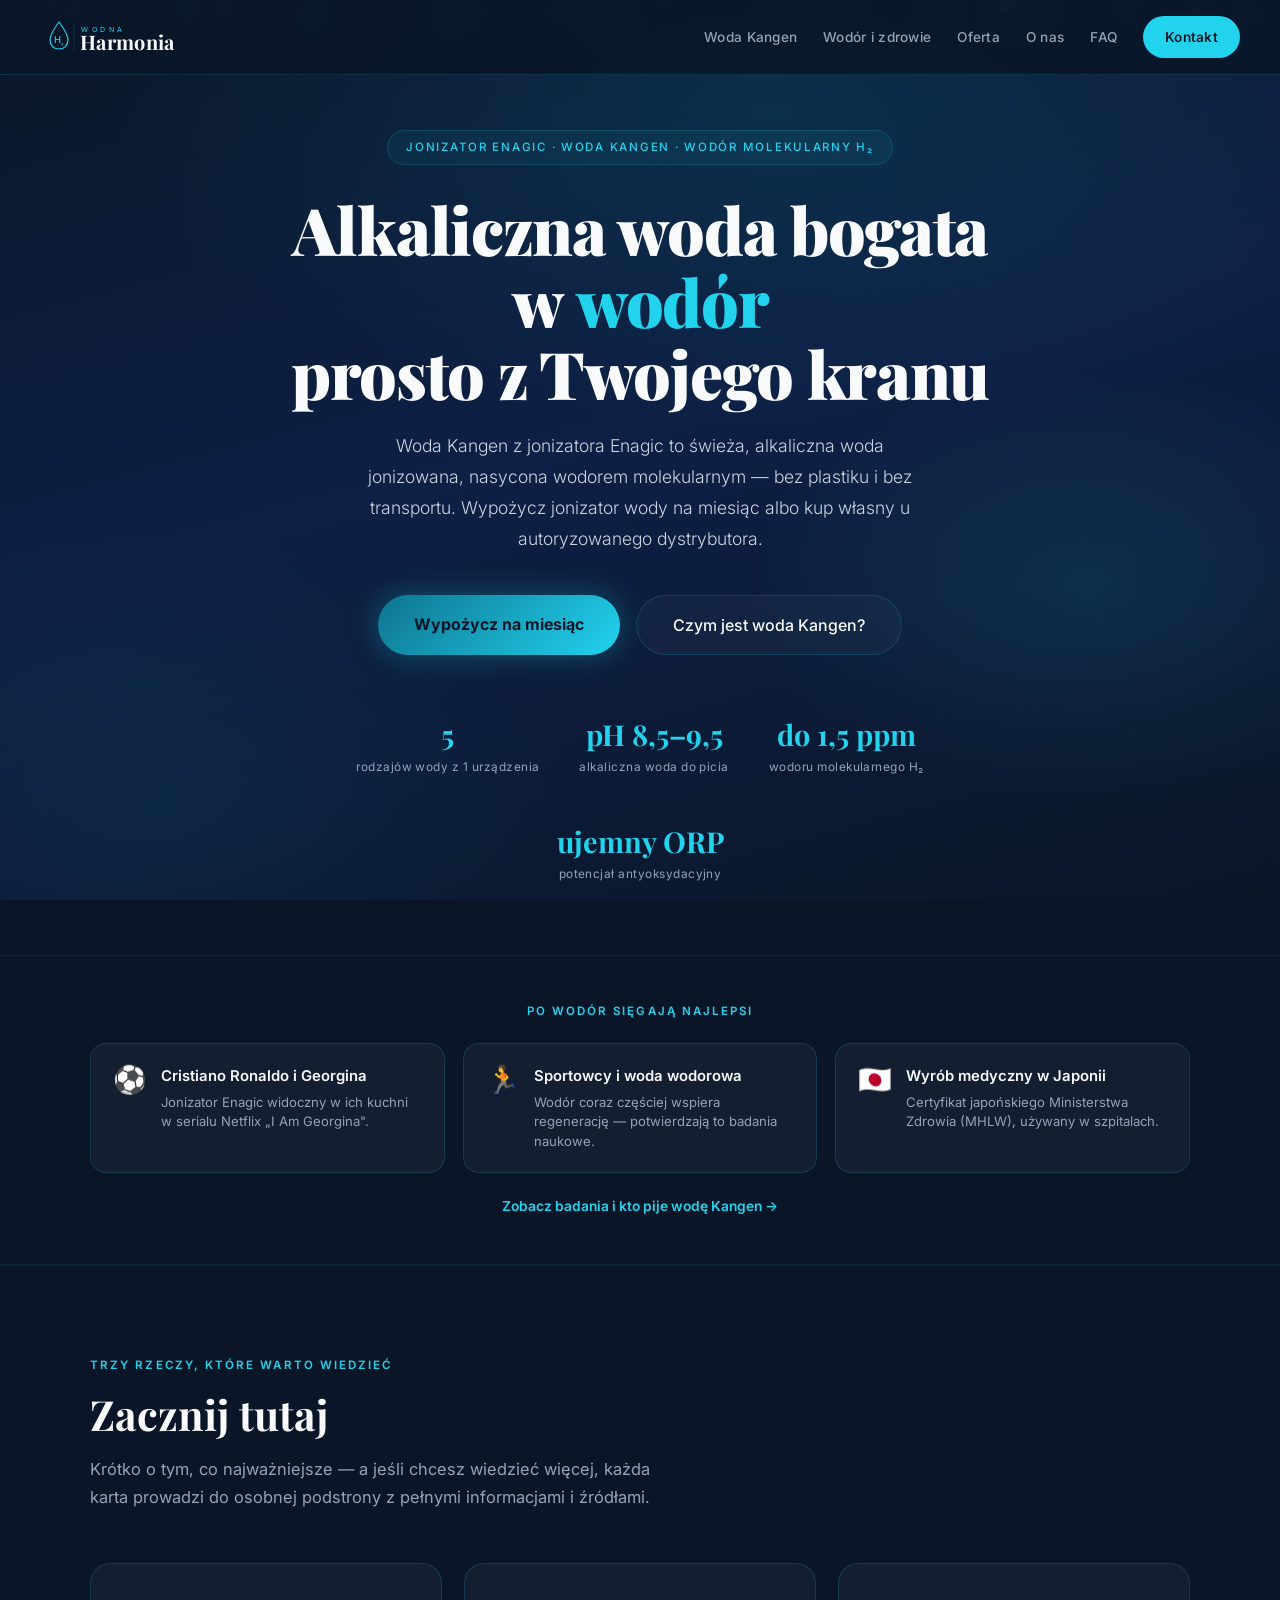
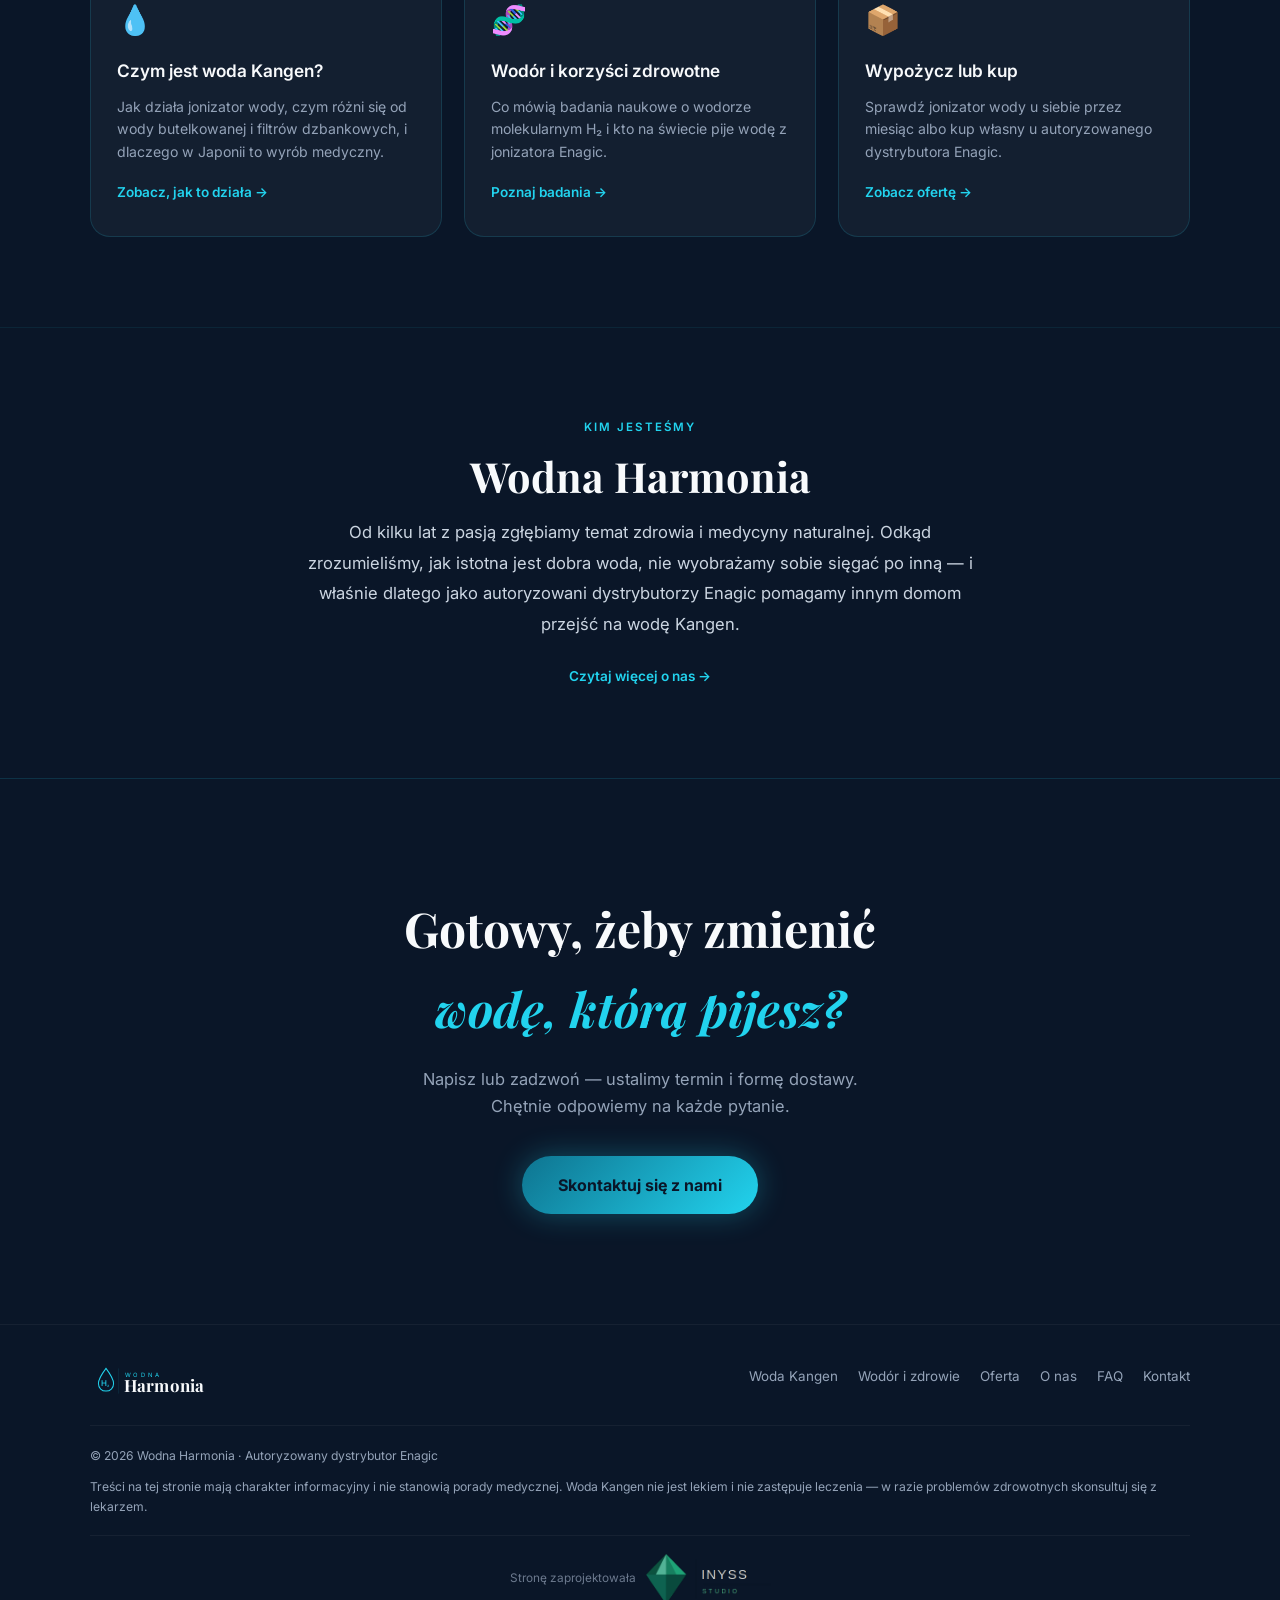
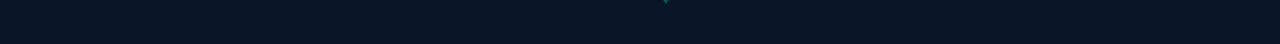
==== commit 72736932: "Add files via upload" ====
--- a/index.html
+++ b/index.html
@@ -3,6 +3,8 @@
 <head>
 <meta charset="UTF-8">
 <meta name="viewport" content="width=device-width, initial-scale=1.0">
+<meta name="theme-color" content="#0a1628">
+<meta name="robots" content="index, follow">
 <title>Woda Kangen i jonizator Enagic — wypożyczenie i sprzedaż | Wodna Harmonia</title>
 <meta name="description" content="Woda Kangen z jonizatora Enagic — alkaliczna woda jonizowana bogata w wodór molekularny H₂. Wypożycz jonizator wody na miesiąc lub kup własny u autoryzowanego dystrybutora w Polsce.">
 <meta name="keywords" content="woda kangen, jonizator wody, jonizator Enagic, woda wodorowa, wodór molekularny, woda alkaliczna, woda jonizowana, wynajem jonizatora wody, wypożyczalnia jonizatora, kangen k8">
@@ -182,12 +184,12 @@
   </div>
   <div class="footer-bottom">
     <div>© 2026 Wodna Harmonia · Autoryzowany dystrybutor Enagic</div>
-    <div>Strona informacyjna — nie stanowi porady medycznej. Woda Kangen nie jest lekiem.</div>
+    <div>Treści na tej stronie mają charakter informacyjny i nie stanowią porady medycznej. Woda Kangen nie jest lekiem i nie zastępuje leczenia — w razie problemów zdrowotnych skonsultuj się z lekarzem.</div>
   </div>
   <div class="footer-credit">
     <span>Stronę zaprojektowała</span>
     <a href="https://inyss-studio.pl" target="_blank" rel="noopener">
-      <img src="[data-uri]" alt="Inyss Studio">
+      <img width="125" height="50" loading="lazy" decoding="async" src="[data-uri]" alt="Inyss Studio">
     </a>
   </div>
 </footer>
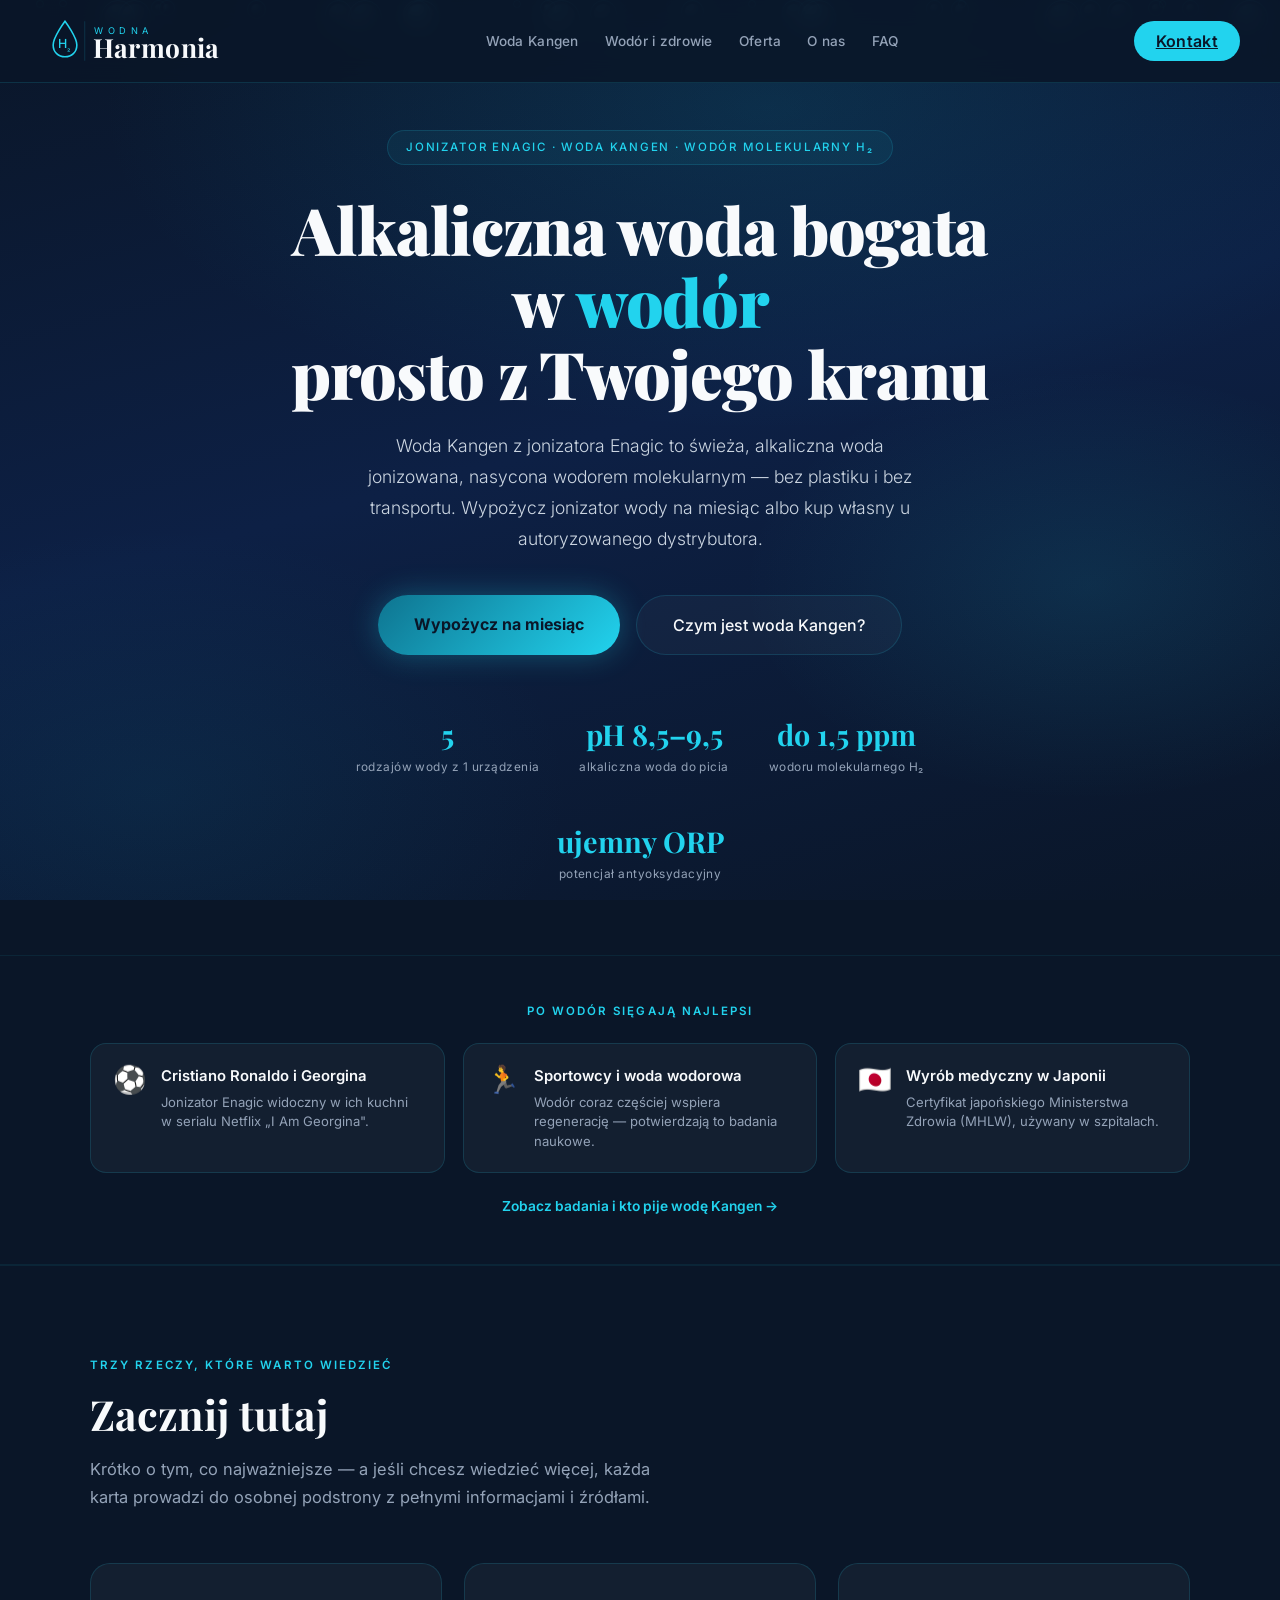
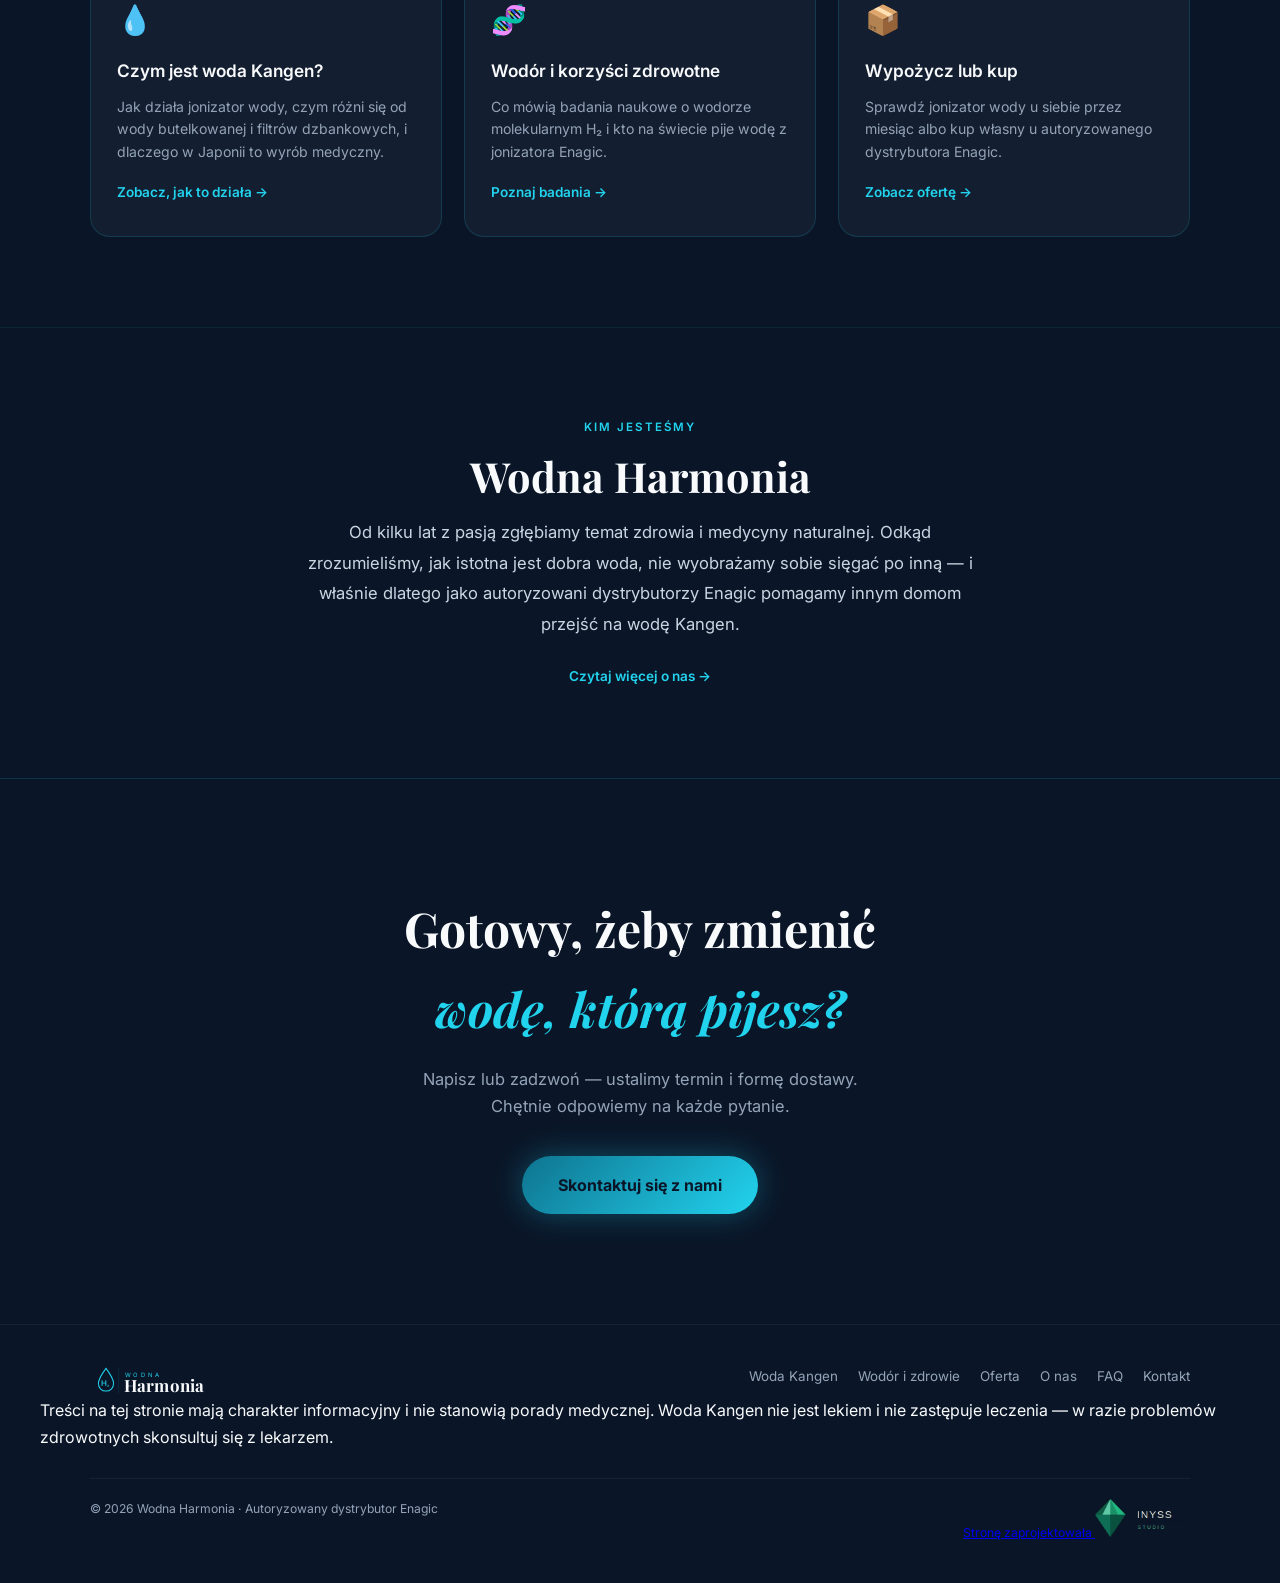
==== commit 31cfd230: "Add files via upload" ====
--- a/index.html
+++ b/index.html
@@ -38,7 +38,7 @@
 <nav>
   <div class="nav-logo">
     <a href="index.html" aria-label="Wodna Harmonia — strona główna">
-      <svg height="38" viewBox="0 0 160 38" fill="none" xmlns="http://www.w3.org/2000/svg">
+      <svg height="50" viewBox="0 0 160 38" fill="none" xmlns="http://www.w3.org/2000/svg">
         <path d="M19 4 C19 4 10 16 10 22 C10 27.5 14 31 19 31 C24 31 28 27.5 28 22 C28 16 19 4 19 4Z" fill="none" stroke="#22d3ee" stroke-width="1.2"/>
         <text x="13.5" y="24.5" font-size="9.5" font-weight="500" fill="#22d3ee" font-family="Inter,sans-serif">H</text>
         <text x="20.5" y="25.5" font-size="6" font-weight="400" fill="#22d3ee" font-family="Inter,sans-serif">₂</text>
@@ -48,16 +48,18 @@
       </svg>
     </a>
   </div>
-  <button class="nav-toggle" id="navToggle" aria-label="Otwórz menu" aria-expanded="false">
-    <span></span><span></span><span></span>
-  </button>
   <div class="nav-links" id="navLinks">
     <a href="woda-kangen.html">Woda Kangen</a>
     <a href="wodor-i-zdrowie.html">Wodór i zdrowie</a>
     <a href="oferta.html">Oferta</a>
     <a href="o-nas.html">O nas</a>
     <a href="faq.html">FAQ</a>
+  </div>
+  <div class="nav-right">
     <a href="kontakt.html" class="nav-cta">Kontakt</a>
+    <button class="nav-toggle" id="navToggle" aria-label="Otwórz menu" aria-expanded="false">
+      <span></span><span></span><span></span>
+    </button>
   </div>
 </nav>
 
@@ -182,14 +184,12 @@
       <a href="kontakt.html">Kontakt</a>
     </div>
   </div>
+  <div class="footer-disclaimer">Treści na tej stronie mają charakter informacyjny i nie stanowią porady medycznej. Woda Kangen nie jest lekiem i nie zastępuje leczenia — w razie problemów zdrowotnych skonsultuj się z lekarzem.</div>
   <div class="footer-bottom">
     <div>© 2026 Wodna Harmonia · Autoryzowany dystrybutor Enagic</div>
-    <div>Treści na tej stronie mają charakter informacyjny i nie stanowią porady medycznej. Woda Kangen nie jest lekiem i nie zastępuje leczenia — w razie problemów zdrowotnych skonsultuj się z lekarzem.</div>
-  </div>
-  <div class="footer-credit">
-    <span>Stronę zaprojektowała</span>
-    <a href="https://inyss-studio.pl" target="_blank" rel="noopener">
-      <img width="125" height="50" loading="lazy" decoding="async" src="[data-uri]" alt="Inyss Studio">
+    <a href="https://inyss-studio.pl" target="_blank" rel="noopener" class="footer-credit-inline">
+      <span>Stronę zaprojektowała</span>
+      <img width="95" height="38" loading="lazy" decoding="async" src="[data-uri]" alt="Inyss Studio">
     </a>
   </div>
 </footer>
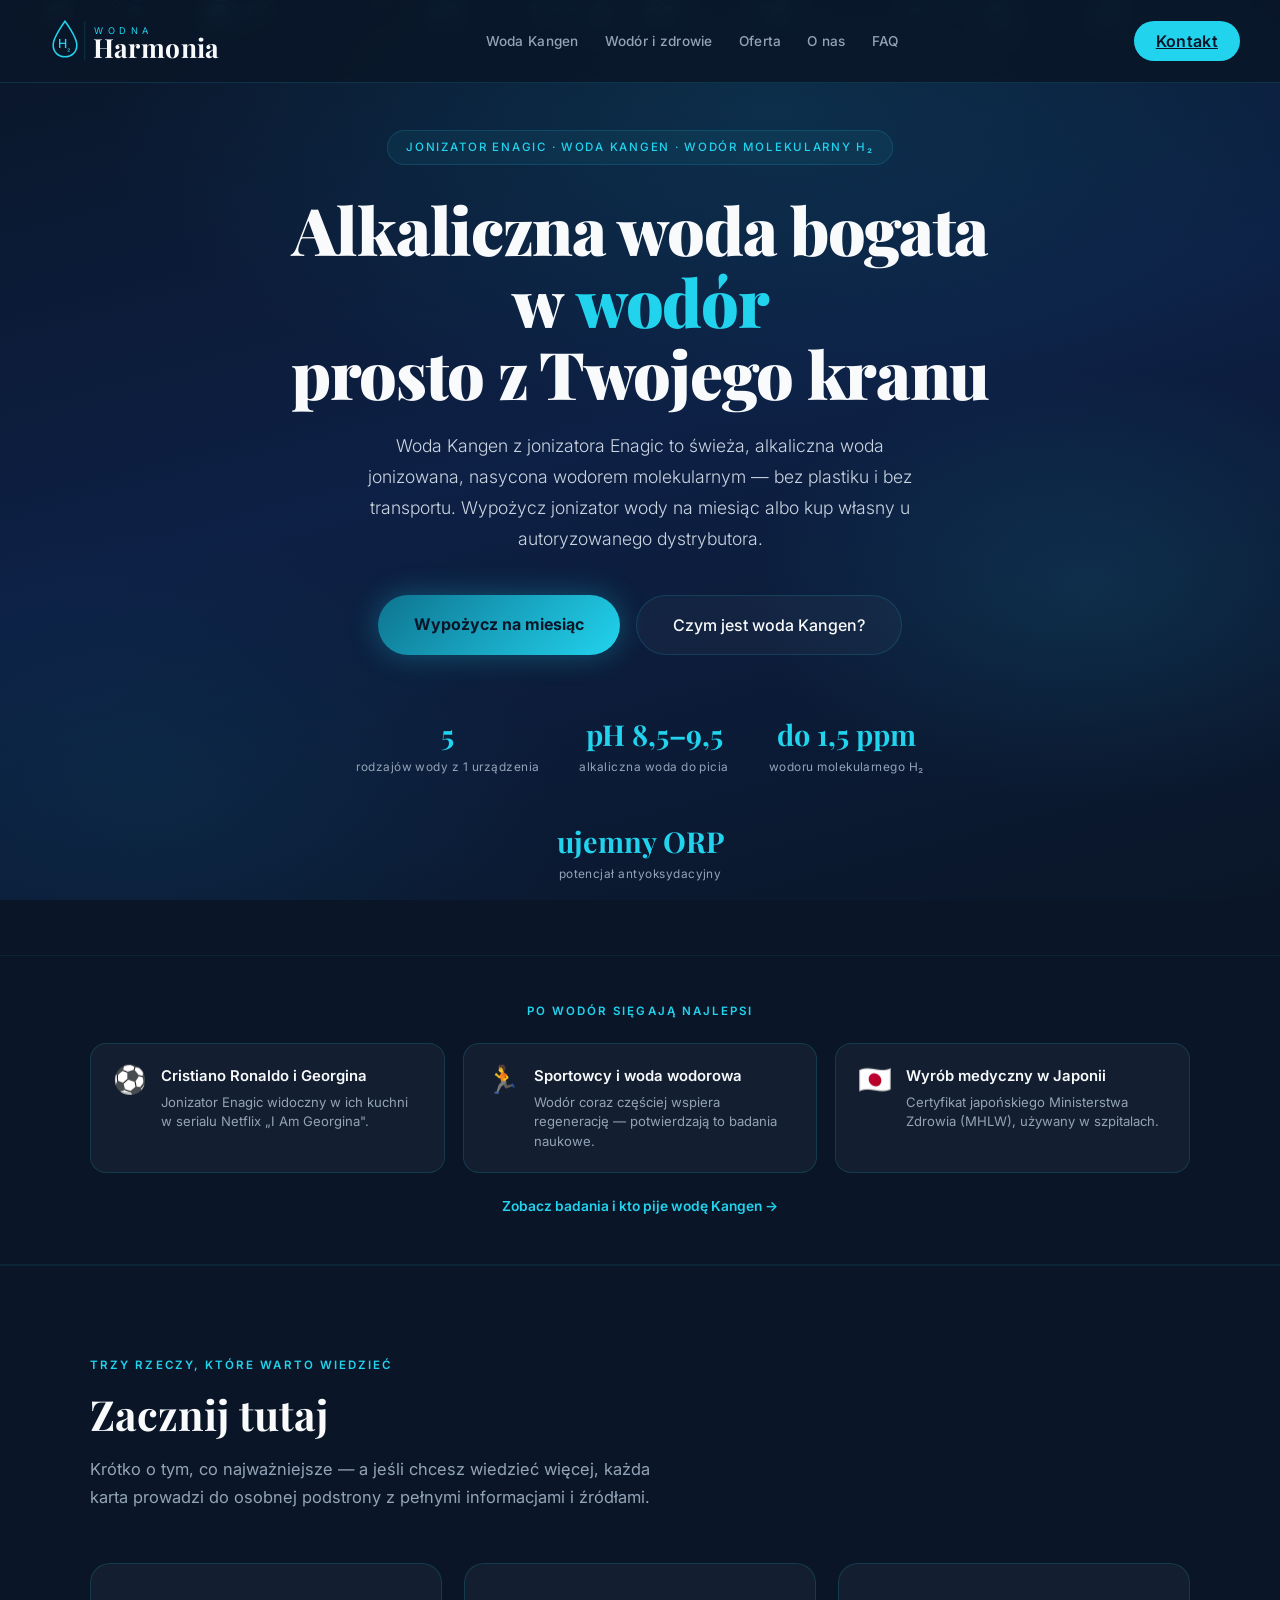
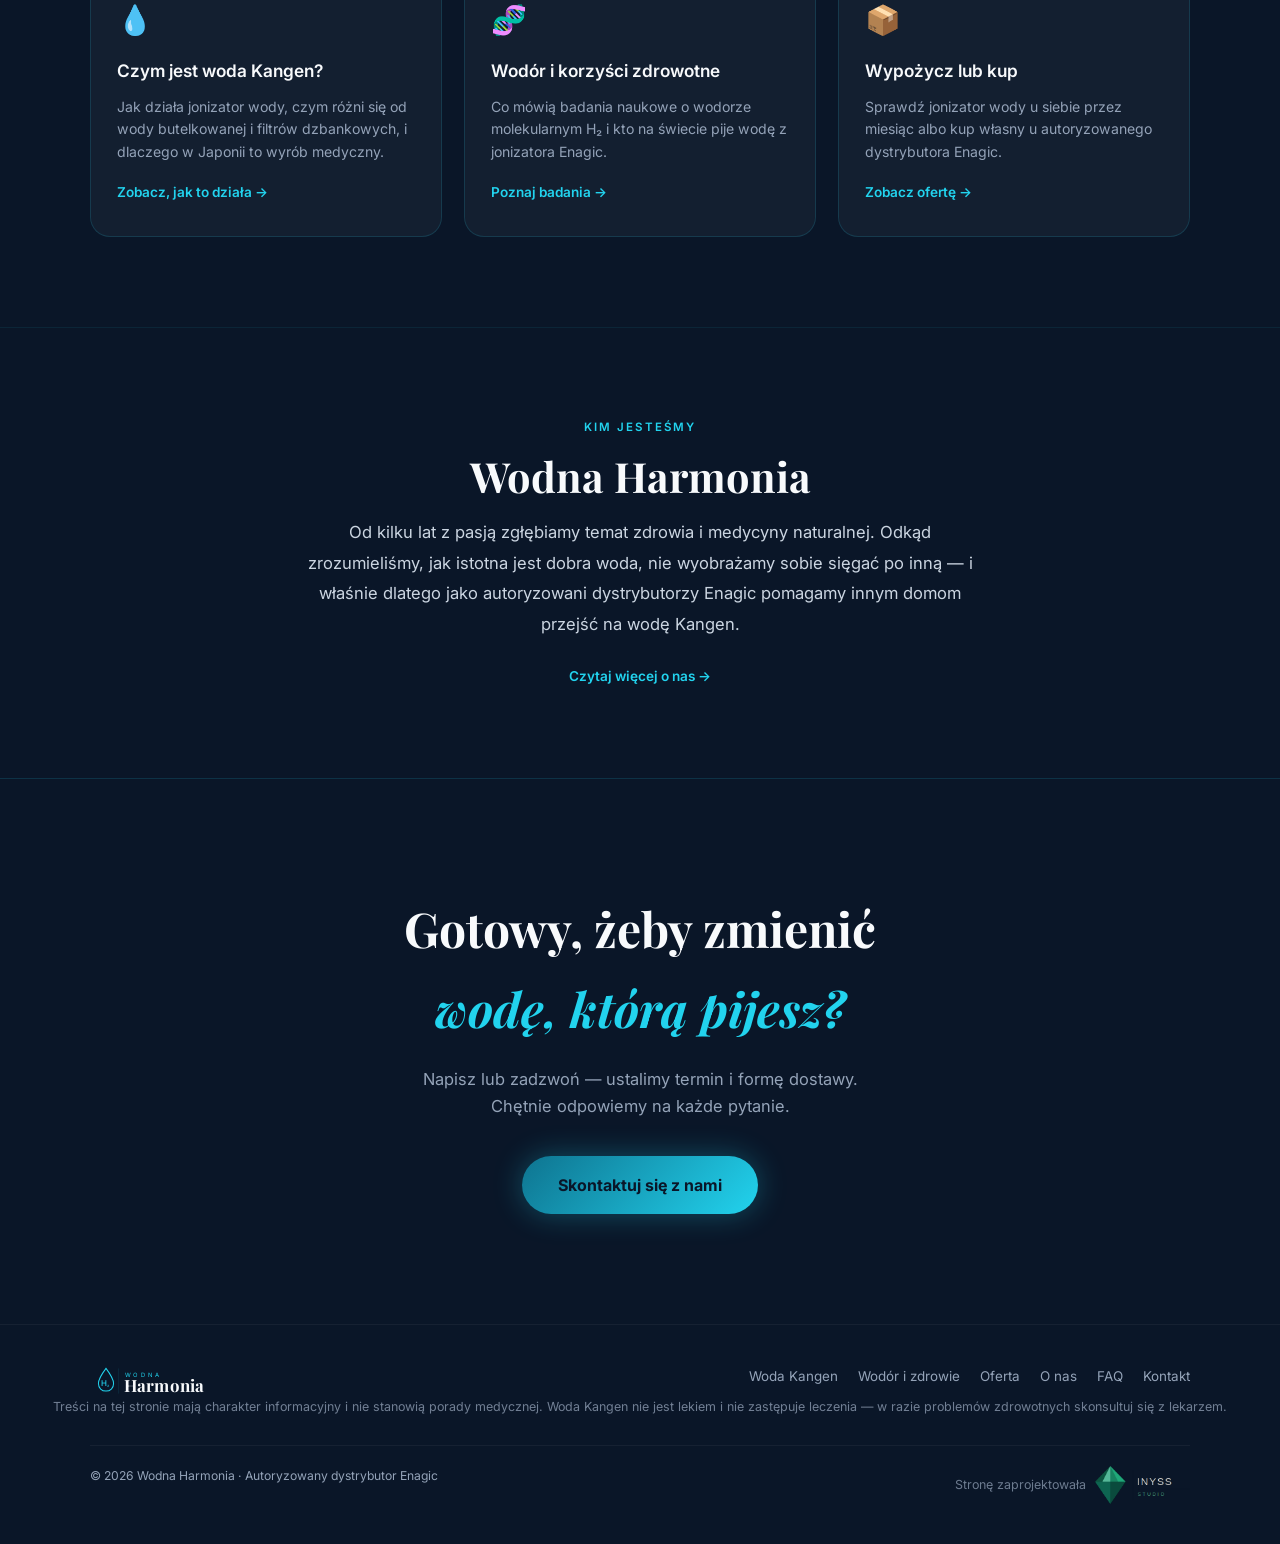
==== commit f178fe8b: "Add files via upload" ====
--- a/index.html
+++ b/index.html
@@ -184,11 +184,11 @@
       <a href="kontakt.html">Kontakt</a>
     </div>
   </div>
-  <div class="footer-disclaimer">Treści na tej stronie mają charakter informacyjny i nie stanowią porady medycznej. Woda Kangen nie jest lekiem i nie zastępuje leczenia — w razie problemów zdrowotnych skonsultuj się z lekarzem.</div>
+  <div class="footer-disclaimer" style="font-size:0.78rem;color:rgba(148,163,184,0.75);line-height:1.6;text-align:center;">Treści na tej stronie mają charakter informacyjny i nie stanowią porady medycznej. Woda Kangen nie jest lekiem i nie zastępuje leczenia — w razie problemów zdrowotnych skonsultuj się z lekarzem.</div>
   <div class="footer-bottom">
     <div>© 2026 Wodna Harmonia · Autoryzowany dystrybutor Enagic</div>
-    <a href="https://inyss-studio.pl" target="_blank" rel="noopener" class="footer-credit-inline">
-      <span>Stronę zaprojektowała</span>
+    <a href="https://inyss-studio.pl" target="_blank" rel="noopener" class="footer-credit-inline" style="display:inline-flex;align-items:center;gap:9px;text-decoration:none;opacity:0.9;">
+      <span style="font-size:0.78rem;color:rgba(148,163,184,0.8);white-space:nowrap;">Stronę zaprojektowała</span>
       <img width="95" height="38" loading="lazy" decoding="async" src="[data-uri]" alt="Inyss Studio">
     </a>
   </div>
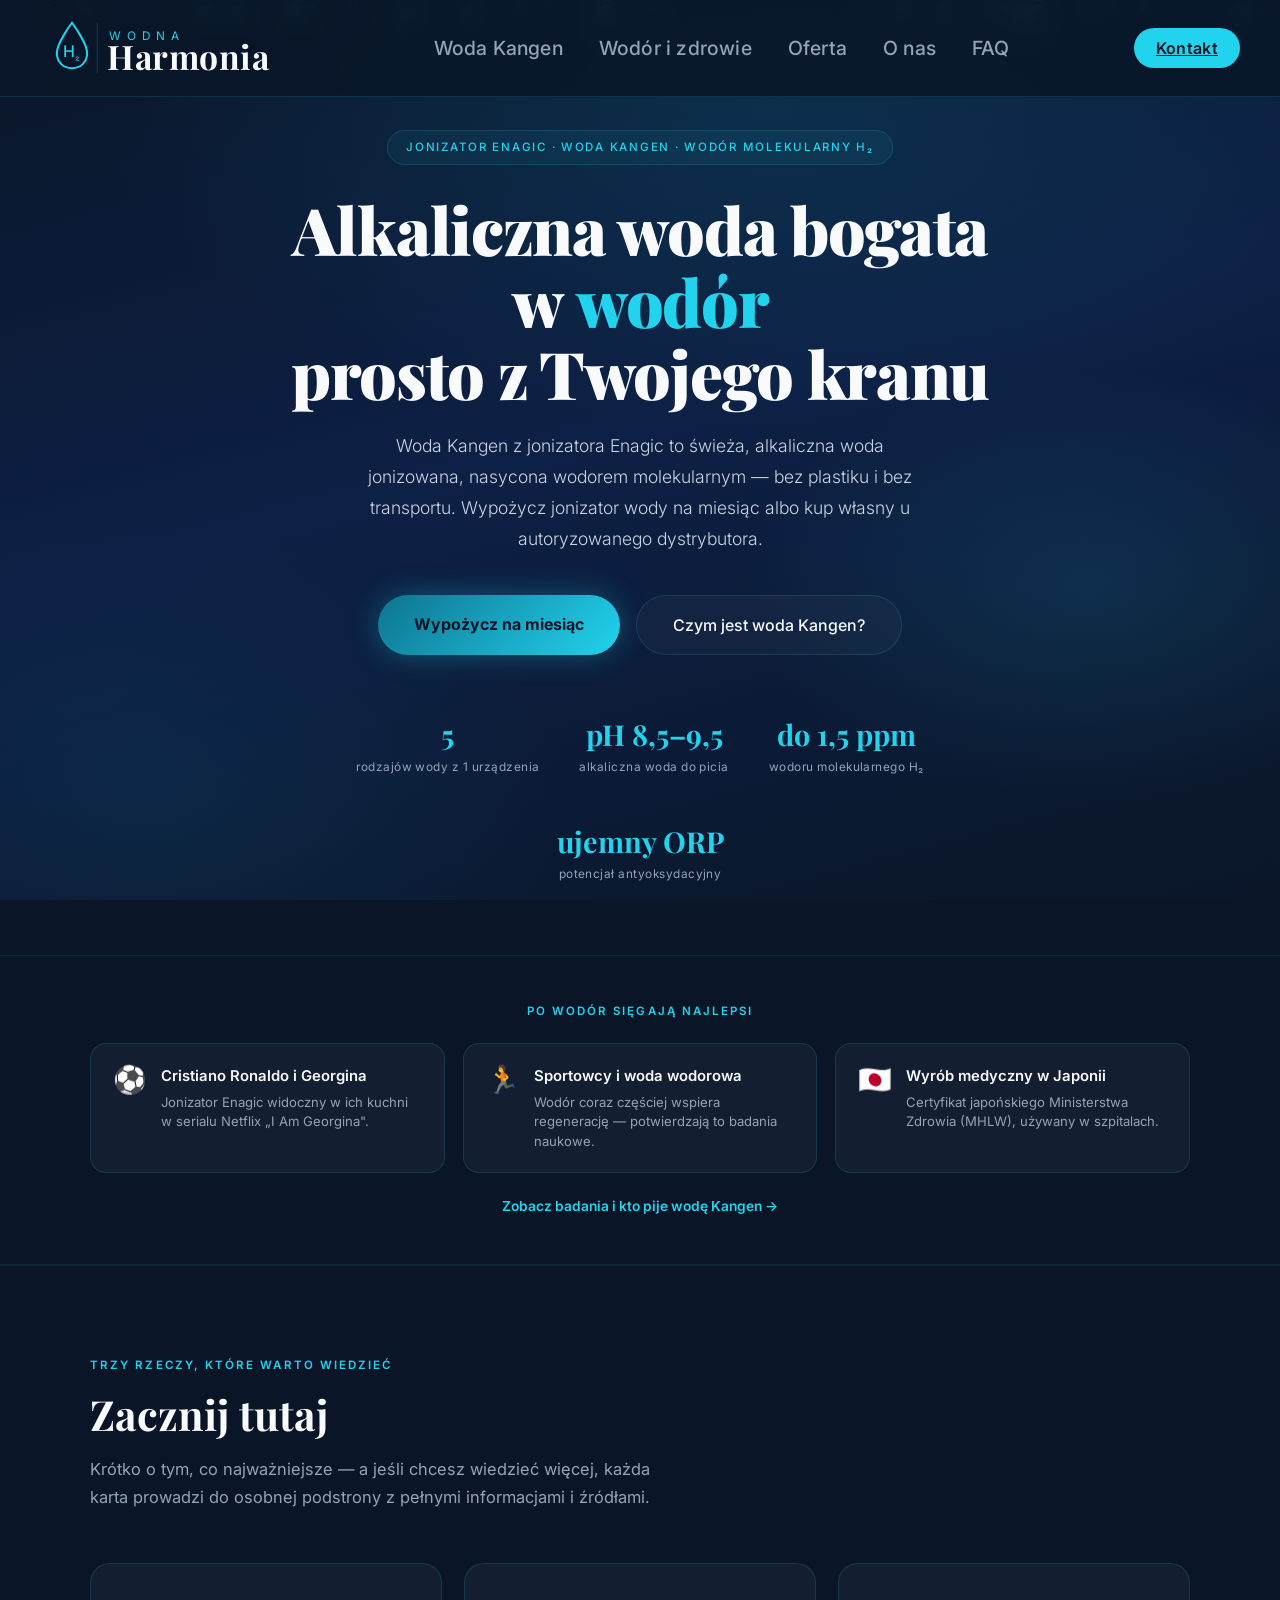
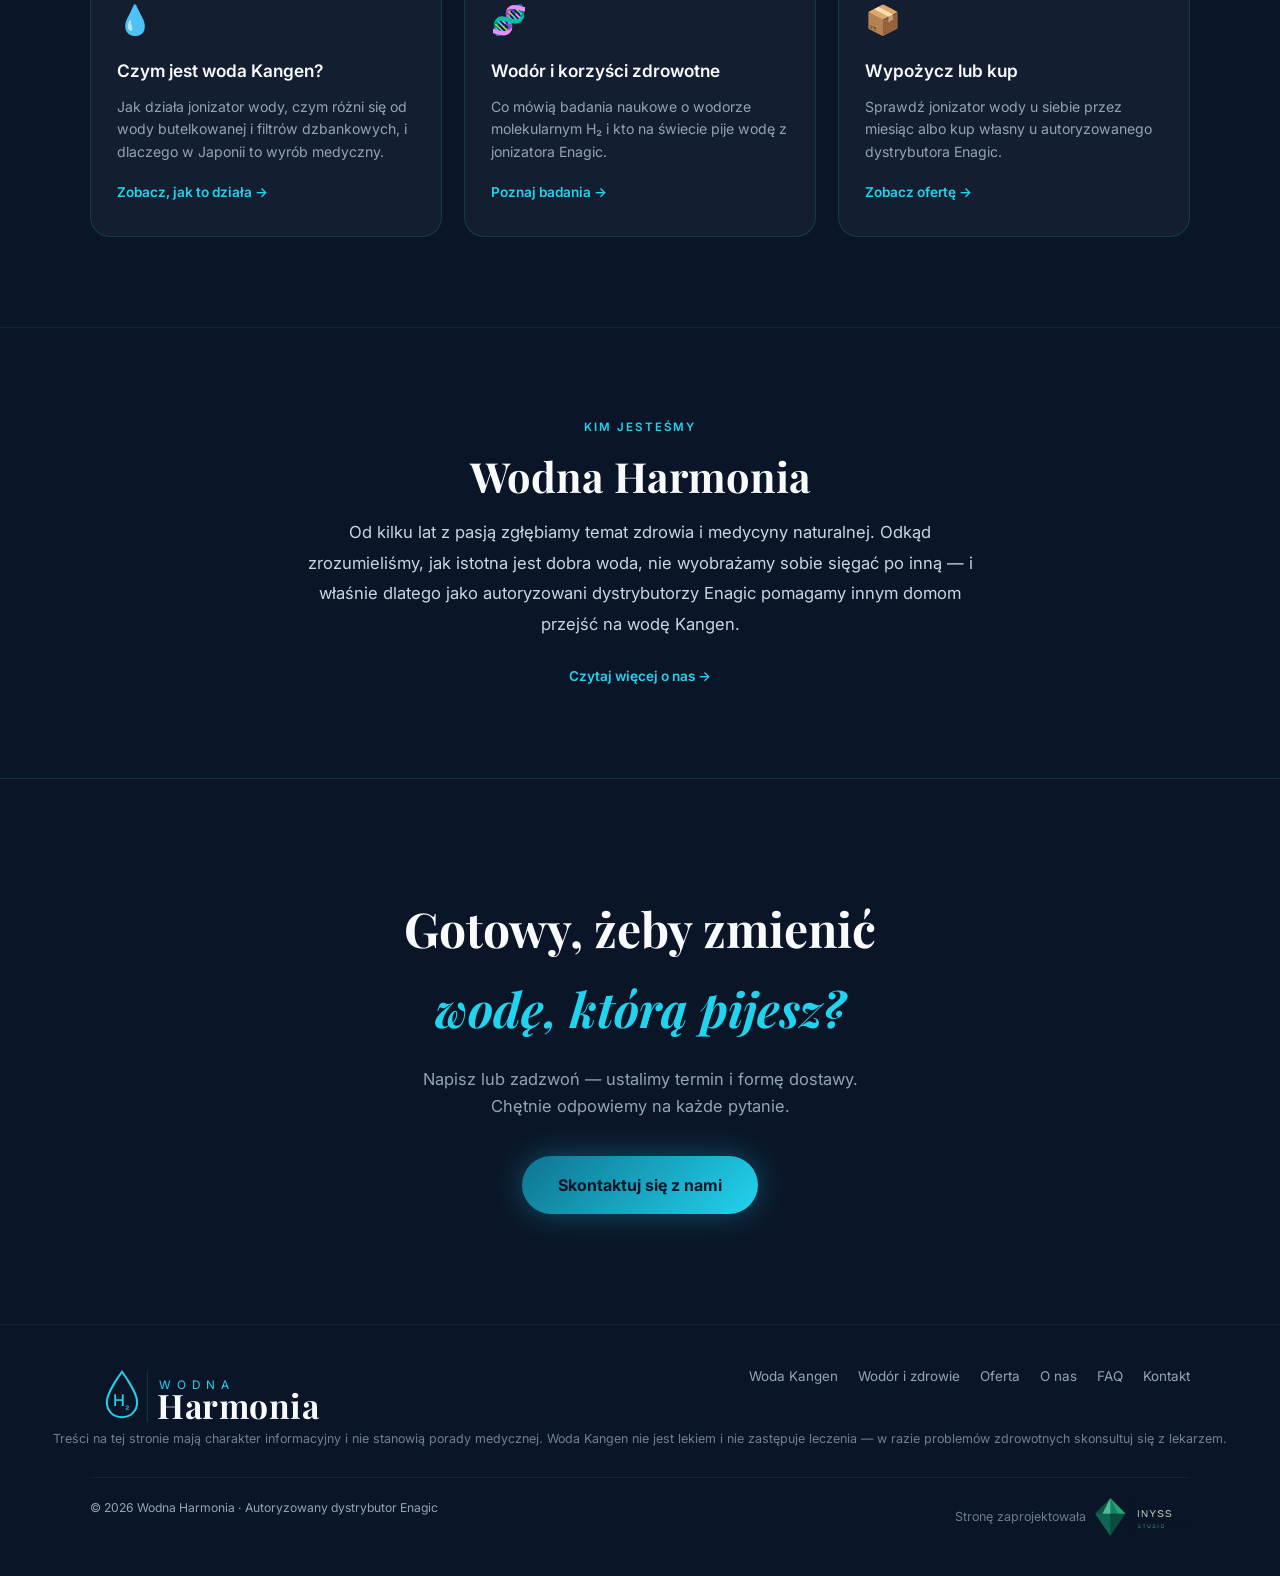
==== commit 7a903634: "Add files via upload" ====
--- a/index.html
+++ b/index.html
@@ -29,6 +29,14 @@
   "knowsAbout": ["woda Kangen", "jonizator wody Enagic", "woda wodorowa", "wodór molekularny", "woda alkaliczna"]
 }
 </script>
+<style>
+/* NAV inline — niezależne od cache/wersji styles.css */
+.nav-logo svg{height:64px !important;width:auto}
+.nav-links{display:flex;justify-content:center;align-items:center;gap:36px;text-align:center}
+.nav-links a{font-size:1.22rem !important;font-weight:500;letter-spacing:0.01em;color:#94a3b8;text-decoration:none;transition:color 0.2s;white-space:nowrap}
+.nav-links a:hover,.nav-links a.active{color:#22d3ee}
+@media(max-width:820px){.nav-logo svg{height:52px !important}.nav-links a{font-size:1.1rem !important;text-align:center}}
+</style>
 </head>
 <body>
 
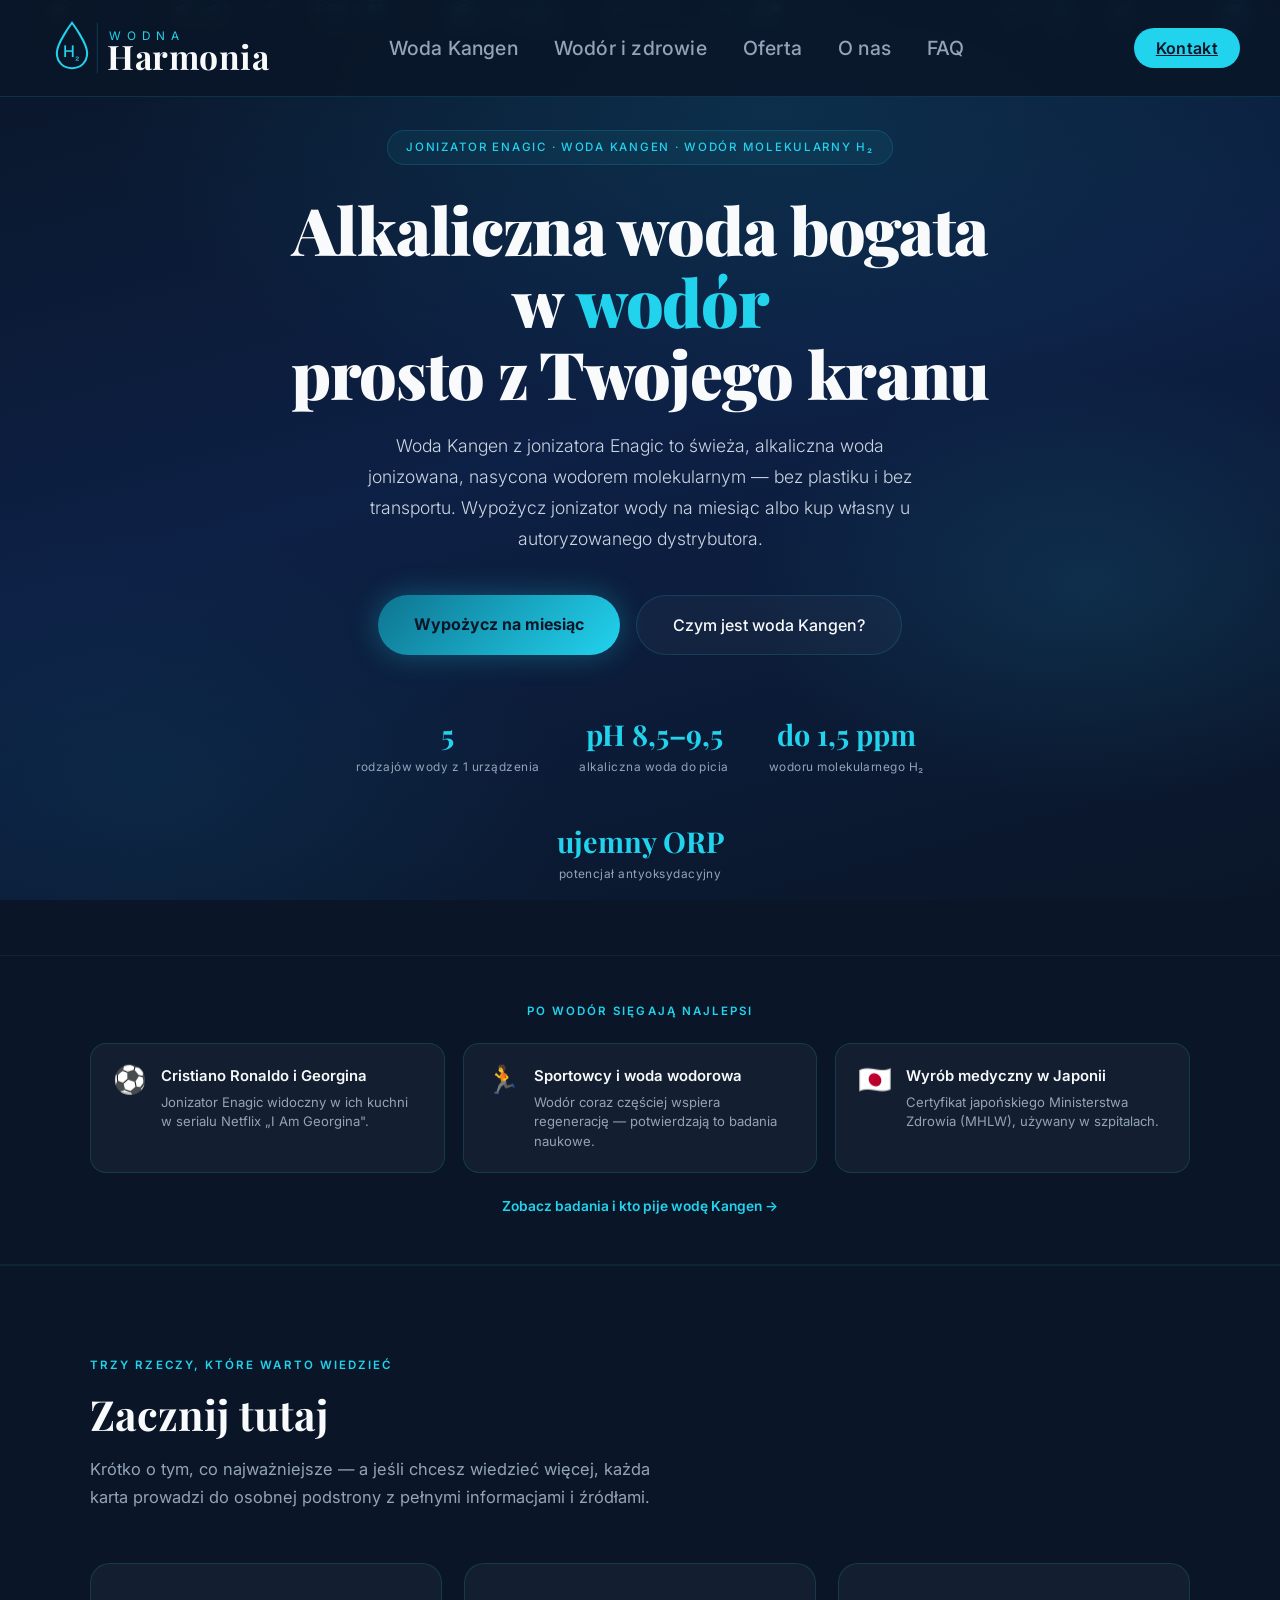
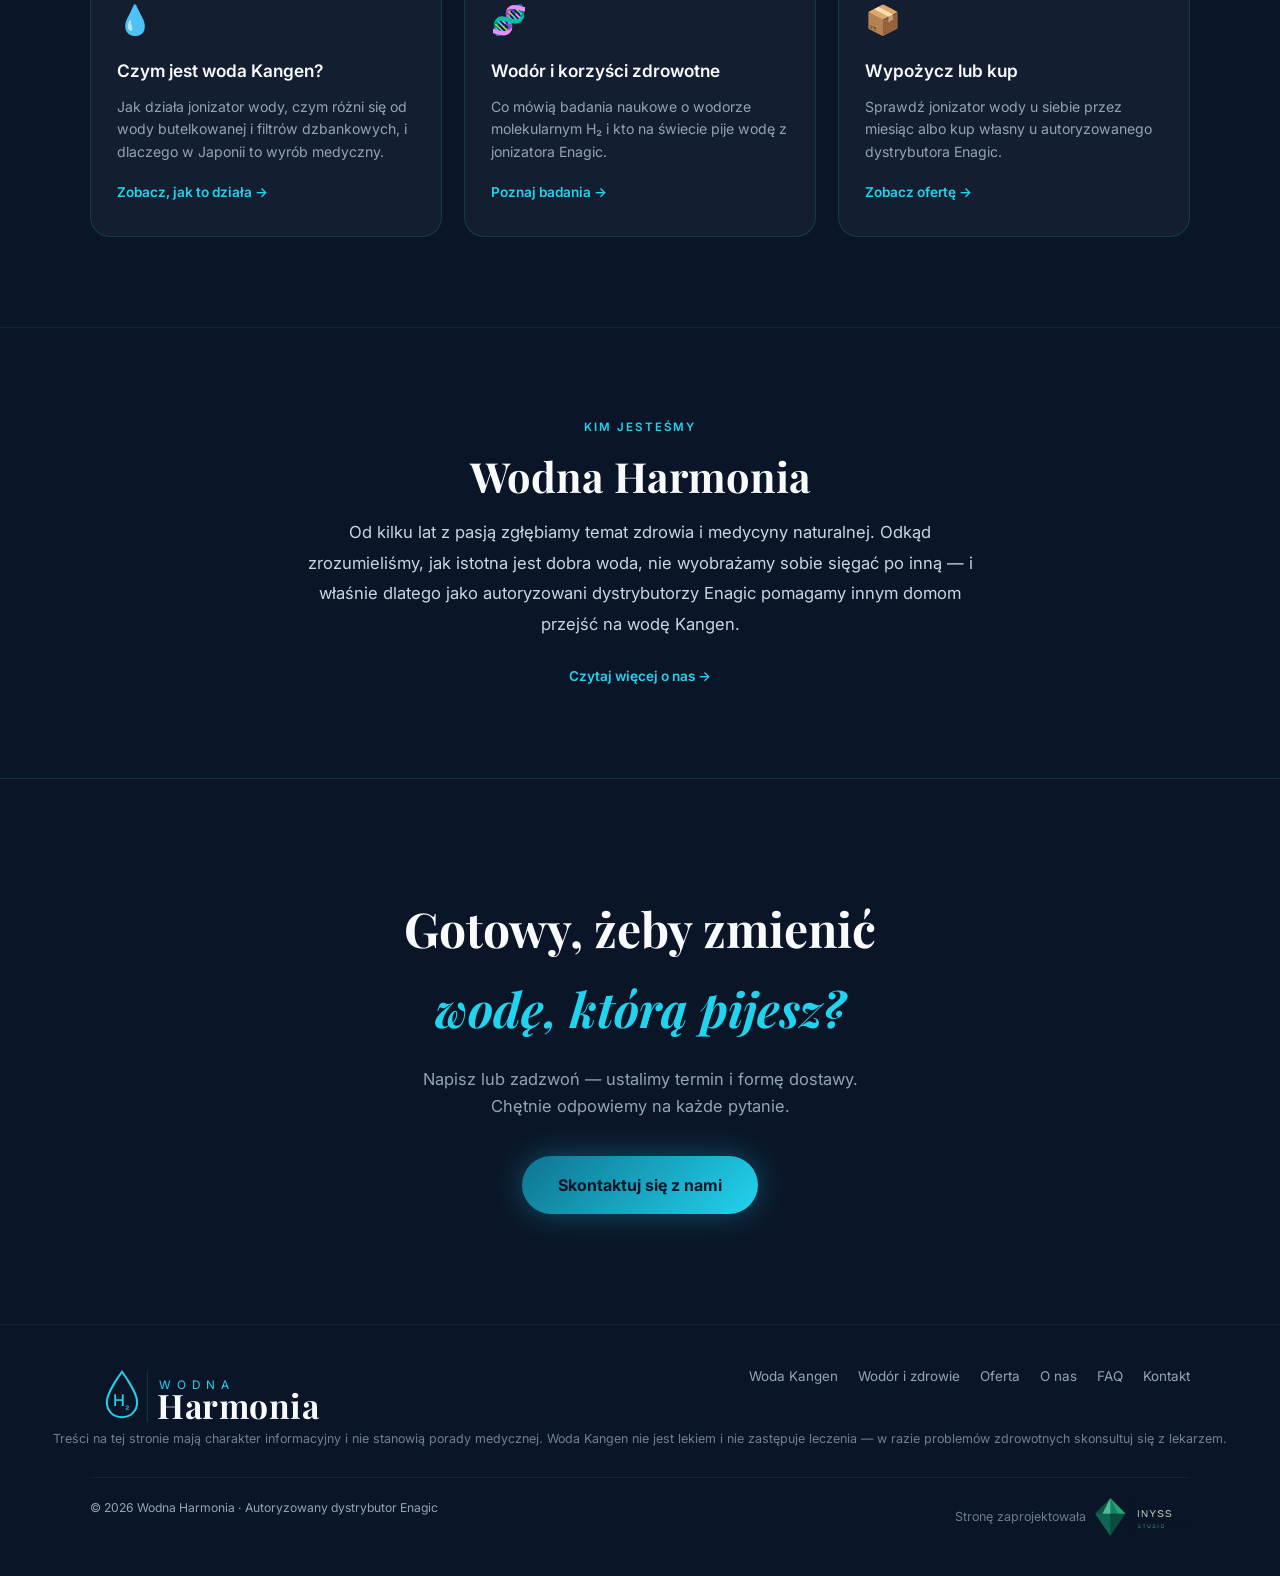
==== commit 1820dfa3: "Add files via upload" ====
--- a/index.html
+++ b/index.html
@@ -32,10 +32,10 @@
 <style>
 /* NAV inline — niezależne od cache/wersji styles.css */
 .nav-logo svg{height:64px !important;width:auto}
-.nav-links{display:flex;justify-content:center;align-items:center;gap:36px;text-align:center}
+.nav-links{display:flex;justify-content:center;align-items:center;gap:36px;text-align:center;margin-left:-90px}
 .nav-links a{font-size:1.22rem !important;font-weight:500;letter-spacing:0.01em;color:#94a3b8;text-decoration:none;transition:color 0.2s;white-space:nowrap}
 .nav-links a:hover,.nav-links a.active{color:#22d3ee}
-@media(max-width:820px){.nav-logo svg{height:52px !important}.nav-links a{font-size:1.1rem !important;text-align:center}}
+@media(max-width:820px){.nav-logo svg{height:52px !important}.nav-links{margin-left:0}.nav-links a{font-size:1.1rem !important;text-align:center}}
 </style>
 </head>
 <body>
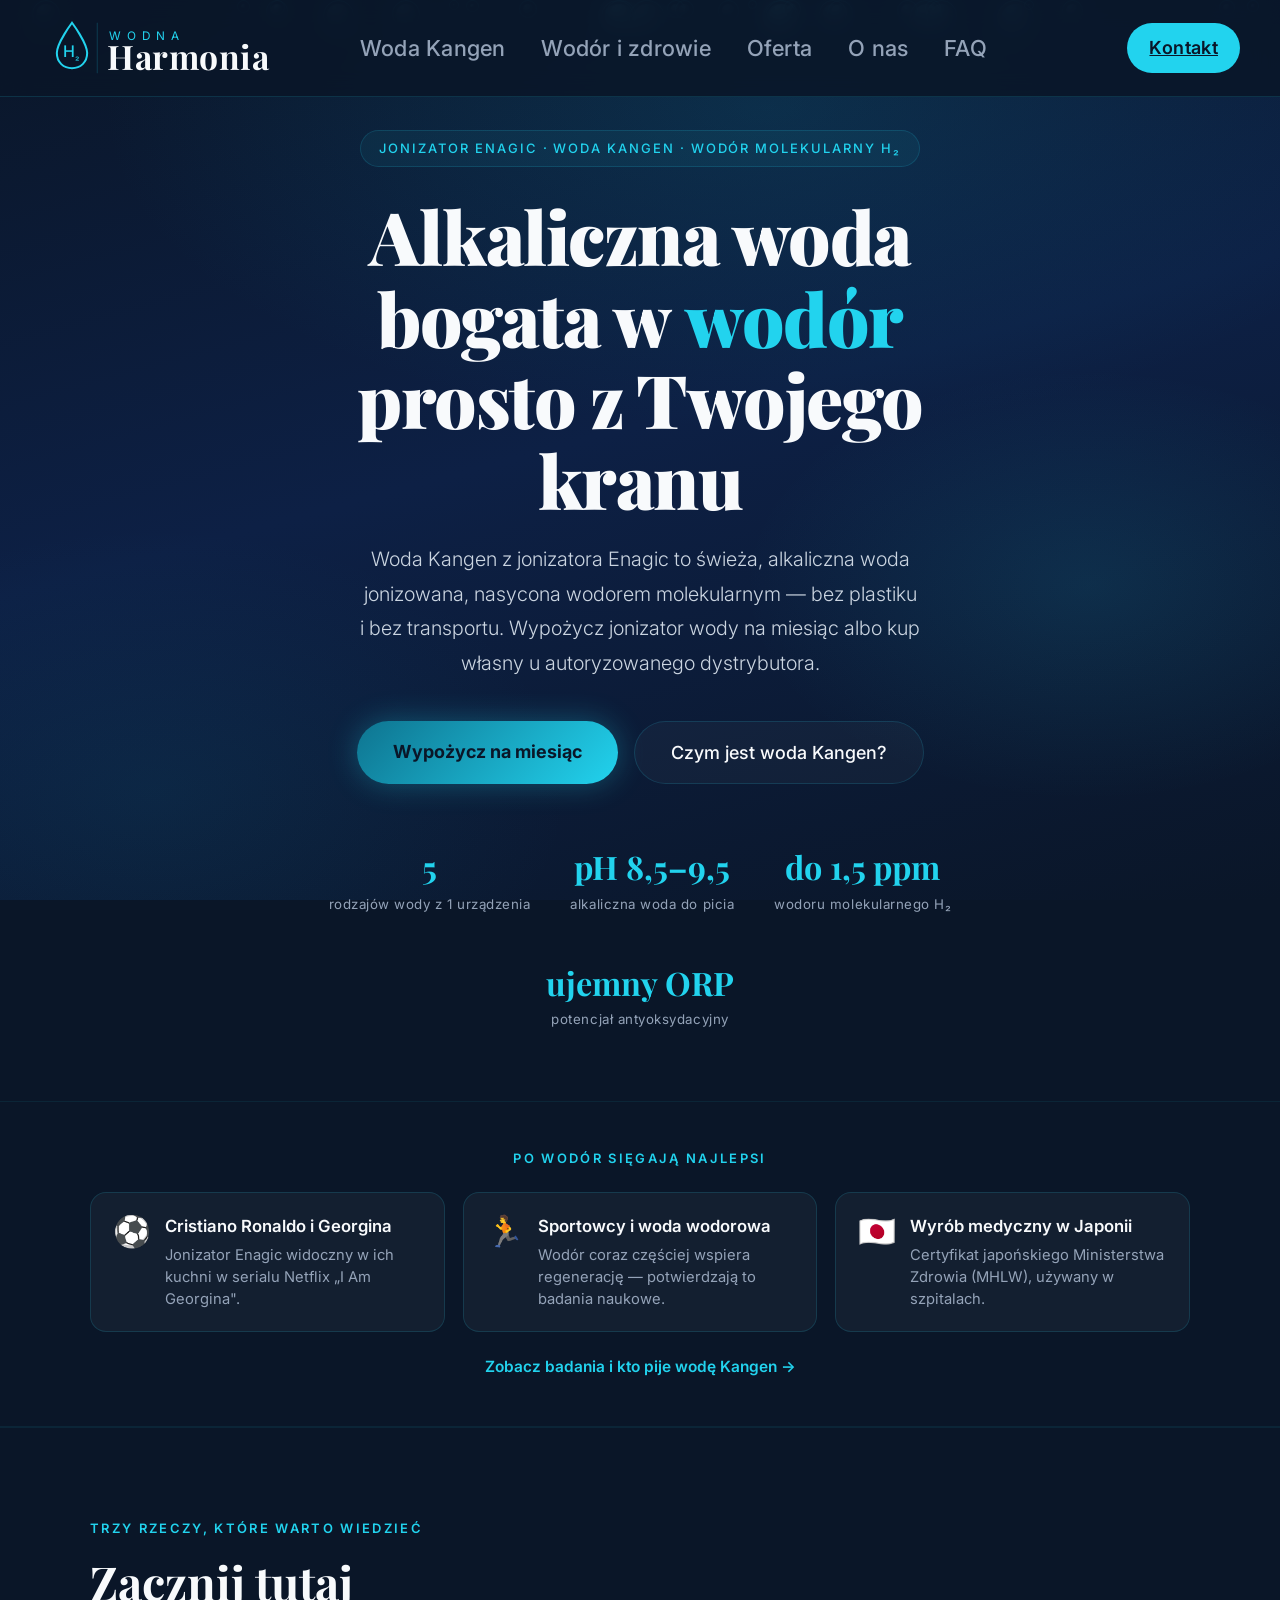
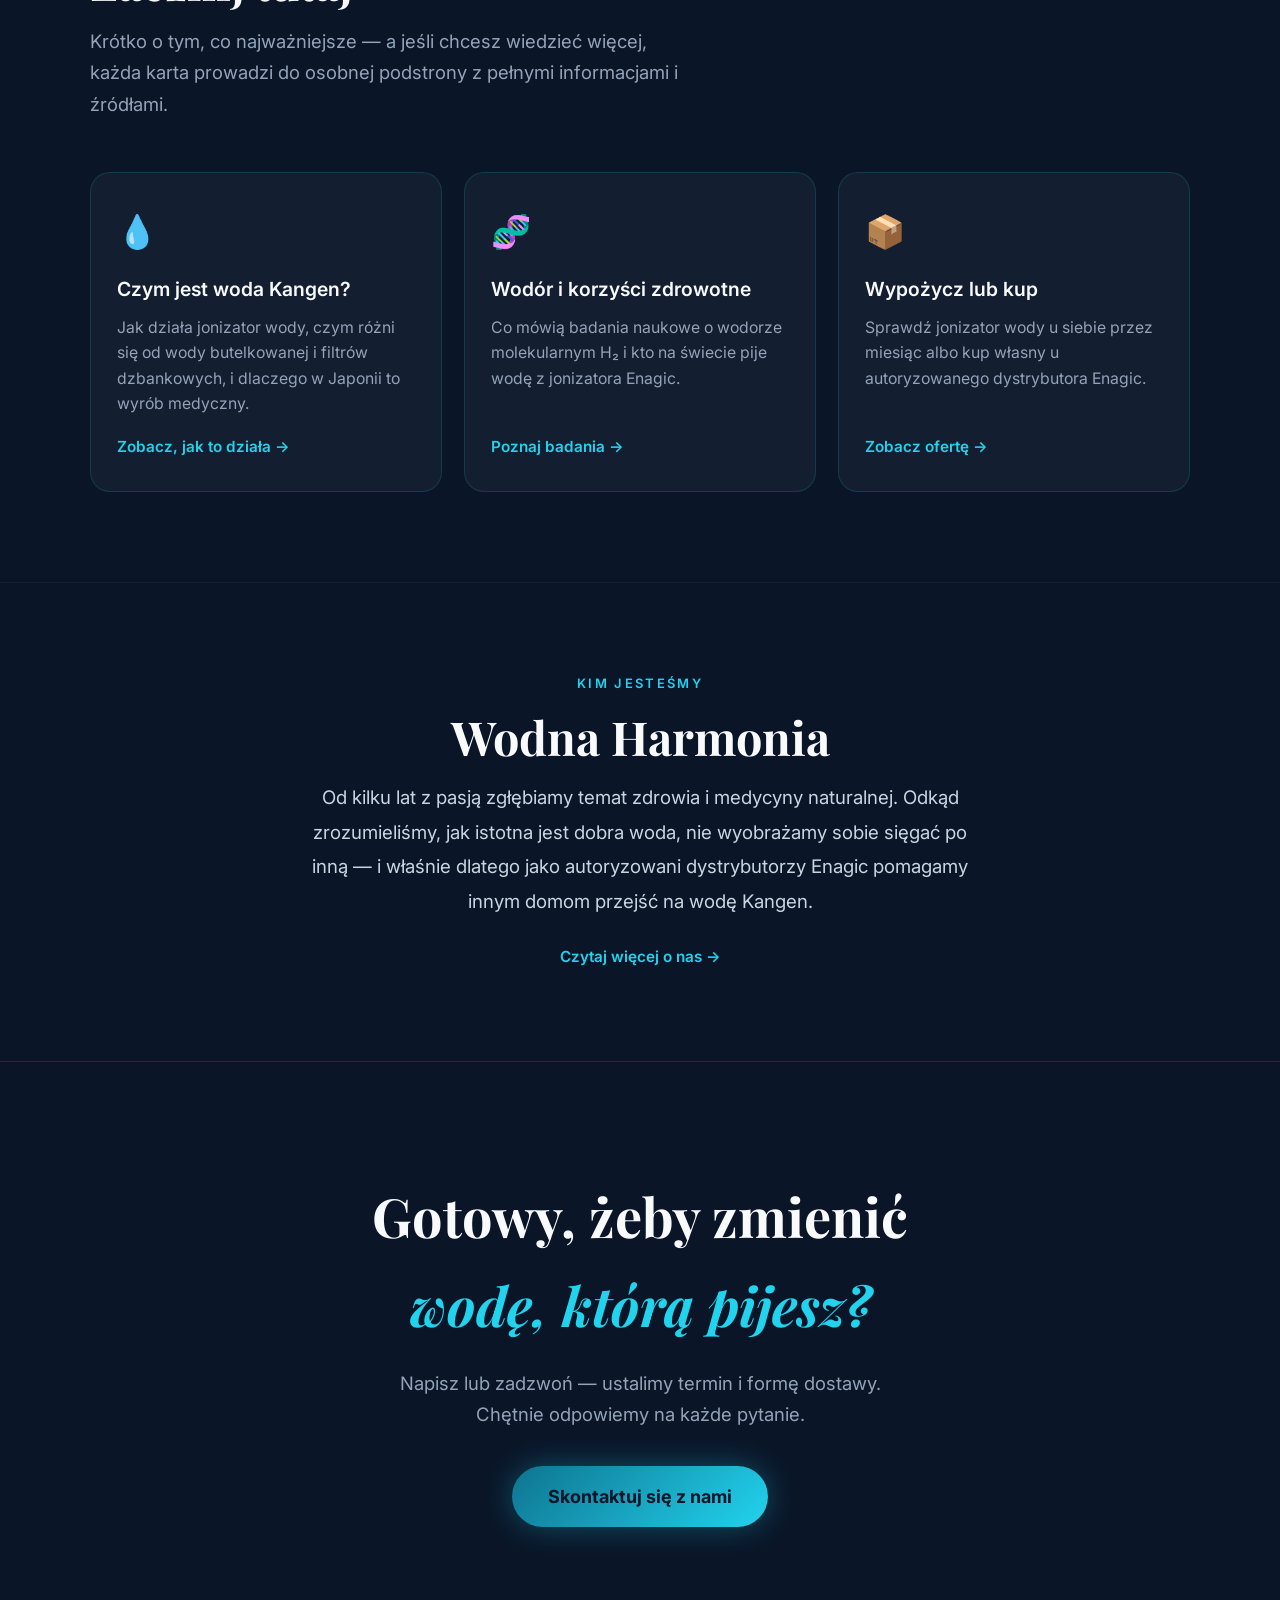
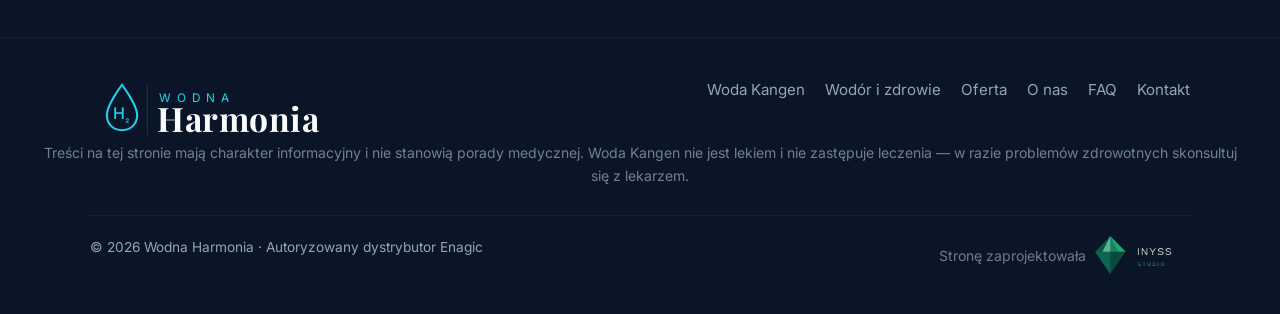
==== commit 413715ce: "Add files via upload" ====
--- a/index.html
+++ b/index.html
@@ -12,17 +12,20 @@
 <meta property="og:description" content="Alkaliczna woda jonizowana bogata w wodór molekularny prosto z kranu. Wypożycz na miesiąc lub kup własny jonizator Enagic.">
 <meta property="og:type" content="website">
 <meta property="og:locale" content="pl_PL">
+<meta property="og:url" content="https://wodnaharmonia.pl/">
 <link rel="canonical" href="https://wodnaharmonia.pl/">
 <link rel="icon" type="image/svg+xml" href="data:image/svg+xml,<svg xmlns='http://www.w3.org/2000/svg' viewBox='0 0 32 32'><rect width='32' height='32' rx='6' fill='%230a1628'/><path d='M16 4 C16 4 8 14 8 19 C8 23.4 11.6 27 16 27 C20.4 27 24 23.4 24 19 C24 14 16 4 16 4Z' fill='none' stroke='%2322d3ee' stroke-width='1.5'/><text x='11' y='21' font-size='9' font-weight='500' fill='%2322d3ee' font-family='Inter,sans-serif'>H</text><text x='18' y='22' font-size='6' fill='%2322d3ee' font-family='Inter,sans-serif'>₂</text></svg>">
 <link rel="preconnect" href="https://fonts.googleapis.com">
 <link rel="preconnect" href="https://fonts.gstatic.com" crossorigin>
-<link href="https://fonts.googleapis.com/css2?family=Playfair+Display:wght@700;900&family=Inter:wght@300;400;500;600&display=swap" rel="stylesheet">
+<link rel="preload" as="style" href="https://fonts.googleapis.com/css2?family=Playfair+Display:wght@700;900&family=Inter:wght@300;400;500;600&display=swap"><link href="https://fonts.googleapis.com/css2?family=Playfair+Display:wght@700;900&family=Inter:wght@300;400;500;600&display=swap" rel="stylesheet" media="print" onload="this.media='all'"><noscript><link href="https://fonts.googleapis.com/css2?family=Playfair+Display:wght@700;900&family=Inter:wght@300;400;500;600&display=swap" rel="stylesheet"></noscript>
 <link rel="stylesheet" href="assets/styles.css">
 <script type="application/ld+json">
 {
   "@context": "https://schema.org",
   "@type": "Organization",
   "name": "Wodna Harmonia",
+  "telephone": "+48669161332",
+  "email": "maksymilian.wadelski@gmail.com",
   "description": "Autoryzowany dystrybutor Enagic w Polsce. Wypożyczenie i sprzedaż jonizatorów wody Kangen produkujących alkaliczną wodę bogatą w wodór molekularny.",
   "url": "https://wodnaharmonia.pl/",
   "areaServed": "PL",
@@ -36,6 +39,15 @@
 .nav-links a{font-size:1.22rem !important;font-weight:500;letter-spacing:0.01em;color:#94a3b8;text-decoration:none;transition:color 0.2s;white-space:nowrap}
 .nav-links a:hover,.nav-links a.active{color:#22d3ee}
 @media(max-width:820px){.nav-logo svg{height:52px !important}.nav-links{margin-left:0}.nav-links a{font-size:1.1rem !important;text-align:center}}
+/* GLOBALNY ROZMIAR CZCIONKI */
+html{font-size:112.5%}
+/* NAV mobile fix — Kontakt i hamburger obok siebie */
+.nav-right{display:flex;flex-direction:row;align-items:center;flex-wrap:nowrap;gap:10px;justify-self:end}
+@media(max-width:880px){
+  nav{padding:10px 16px;gap:10px}
+  .nav-cta{padding:8px 16px !important;font-size:0.95rem !important;white-space:nowrap}
+  .nav-toggle{flex-shrink:0}
+}
 </style>
 </head>
 <body>
